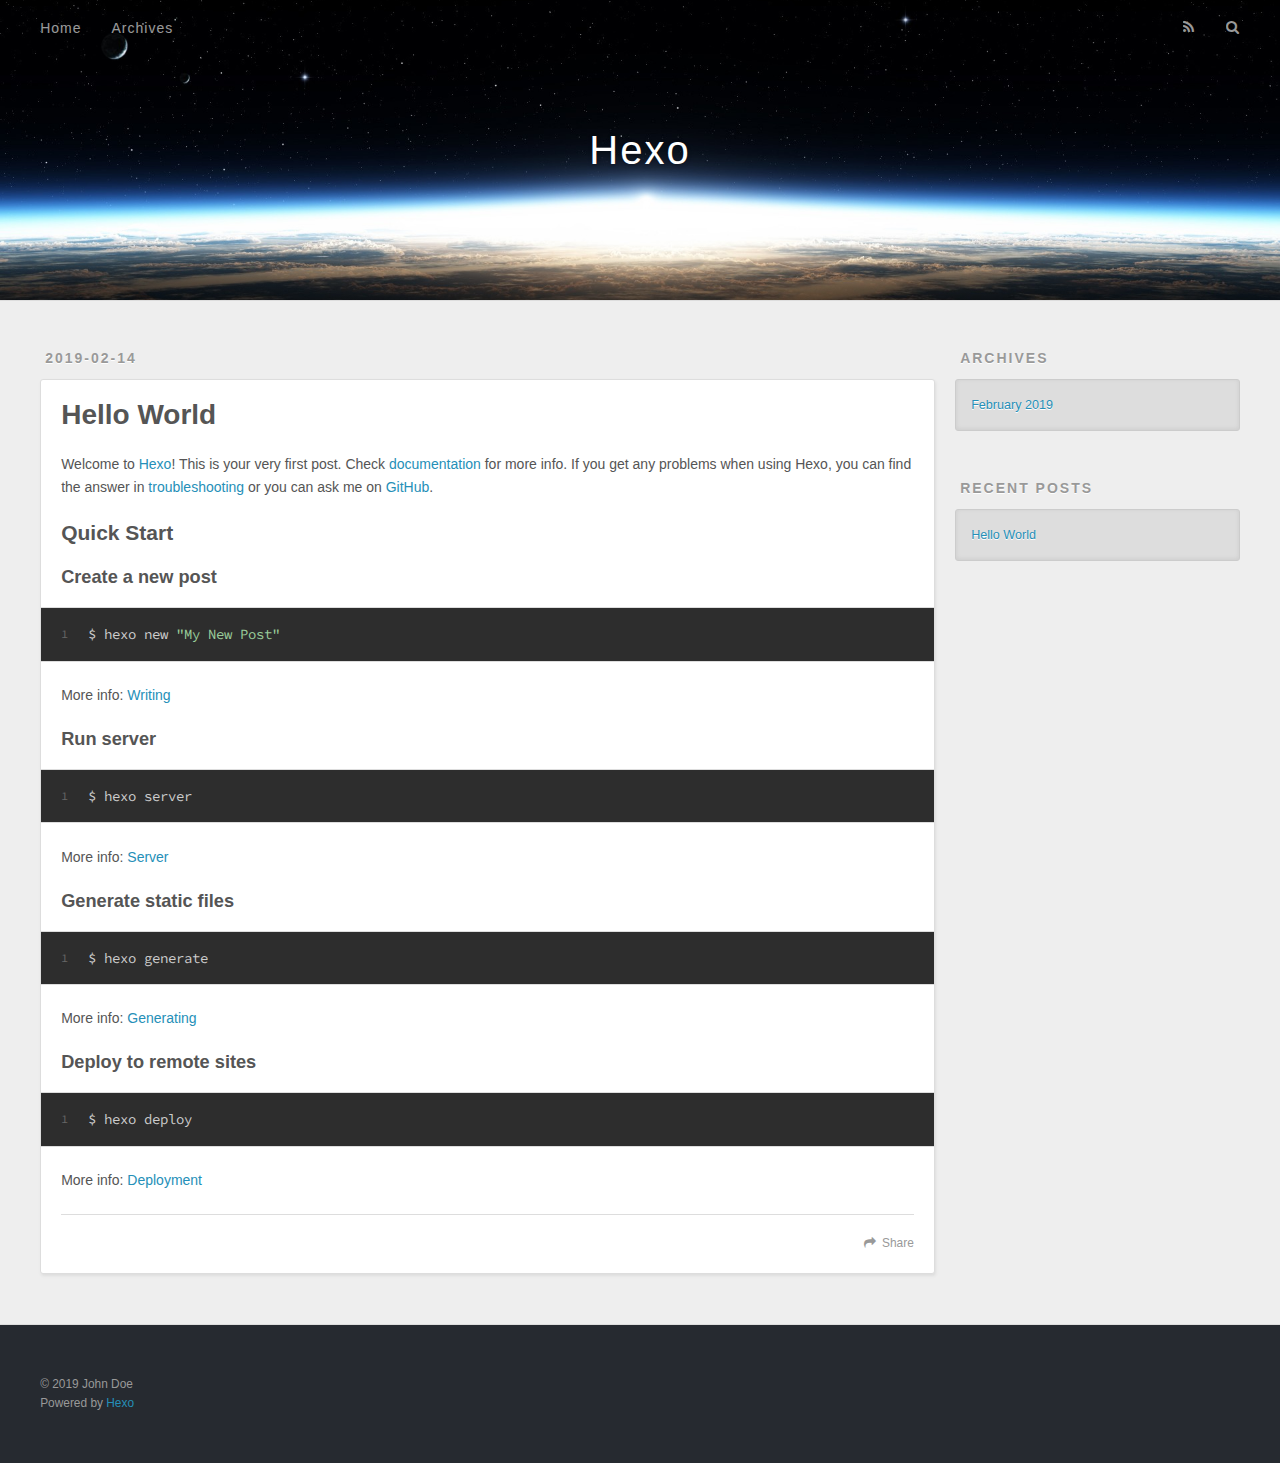
==== index.html @ a1d25077 "Site updated: 2019-02-14 12:04:55" ====
<!DOCTYPE html>
<html>
<head><meta name="generator" content="Hexo 3.8.0">
  <meta charset="utf-8">
  

  
  <title>Hexo</title>
  <meta name="viewport" content="width=device-width, initial-scale=1, maximum-scale=1">
  <meta property="og:type" content="website">
<meta property="og:title" content="Hexo">
<meta property="og:url" content="http://yoursite.com/index.html">
<meta property="og:site_name" content="Hexo">
<meta property="og:locale" content="default">
<meta name="twitter:card" content="summary">
<meta name="twitter:title" content="Hexo">
  
    <link rel="alternate" href="/atom.xml" title="Hexo" type="application/atom+xml">
  
  
    <link rel="icon" href="/favicon.png">
  
  
    <link href="//fonts.googleapis.com/css?family=Source+Code+Pro" rel="stylesheet" type="text/css">
  
  <link rel="stylesheet" href="/css/style.css">
</head>
</html>
<body>
  <div id="container">
    <div id="wrap">
      <header id="header">
  <div id="banner"></div>
  <div id="header-outer" class="outer">
    <div id="header-title" class="inner">
      <h1 id="logo-wrap">
        <a href="/" id="logo">Hexo</a>
      </h1>
      
    </div>
    <div id="header-inner" class="inner">
      <nav id="main-nav">
        <a id="main-nav-toggle" class="nav-icon"></a>
        
          <a class="main-nav-link" href="/">Home</a>
        
          <a class="main-nav-link" href="/archives">Archives</a>
        
      </nav>
      <nav id="sub-nav">
        
          <a id="nav-rss-link" class="nav-icon" href="/atom.xml" title="RSS Feed"></a>
        
        <a id="nav-search-btn" class="nav-icon" title="Search"></a>
      </nav>
      <div id="search-form-wrap">
        <form action="//google.com/search" method="get" accept-charset="UTF-8" class="search-form"><input type="search" name="q" class="search-form-input" placeholder="Search"><button type="submit" class="search-form-submit">&#xF002;</button><input type="hidden" name="sitesearch" value="http://yoursite.com"></form>
      </div>
    </div>
  </div>
</header>
      <div class="outer">
        <section id="main">
  
    <article id="post-hello-world" class="article article-type-post" itemscope="" itemprop="blogPost">
  <div class="article-meta">
    <a href="/2019/02/14/hello-world/" class="article-date">
  <time datetime="2019-02-14T03:41:33.421Z" itemprop="datePublished">2019-02-14</time>
</a>
    
  </div>
  <div class="article-inner">
    
    
      <header class="article-header">
        
  
    <h1 itemprop="name">
      <a class="article-title" href="/2019/02/14/hello-world/">Hello World</a>
    </h1>
  

      </header>
    
    <div class="article-entry" itemprop="articleBody">
      
        <p>Welcome to <a href="https://hexo.io/" target="_blank" rel="noopener">Hexo</a>! This is your very first post. Check <a href="https://hexo.io/docs/" target="_blank" rel="noopener">documentation</a> for more info. If you get any problems when using Hexo, you can find the answer in <a href="https://hexo.io/docs/troubleshooting.html" target="_blank" rel="noopener">troubleshooting</a> or you can ask me on <a href="https://github.com/hexojs/hexo/issues" target="_blank" rel="noopener">GitHub</a>.</p>
<h2 id="Quick-Start"><a href="#Quick-Start" class="headerlink" title="Quick Start"></a>Quick Start</h2><h3 id="Create-a-new-post"><a href="#Create-a-new-post" class="headerlink" title="Create a new post"></a>Create a new post</h3><figure class="highlight bash"><table><tr><td class="gutter"><pre><span class="line">1</span><br></pre></td><td class="code"><pre><span class="line">$ hexo new <span class="string">"My New Post"</span></span><br></pre></td></tr></table></figure>
<p>More info: <a href="https://hexo.io/docs/writing.html" target="_blank" rel="noopener">Writing</a></p>
<h3 id="Run-server"><a href="#Run-server" class="headerlink" title="Run server"></a>Run server</h3><figure class="highlight bash"><table><tr><td class="gutter"><pre><span class="line">1</span><br></pre></td><td class="code"><pre><span class="line">$ hexo server</span><br></pre></td></tr></table></figure>
<p>More info: <a href="https://hexo.io/docs/server.html" target="_blank" rel="noopener">Server</a></p>
<h3 id="Generate-static-files"><a href="#Generate-static-files" class="headerlink" title="Generate static files"></a>Generate static files</h3><figure class="highlight bash"><table><tr><td class="gutter"><pre><span class="line">1</span><br></pre></td><td class="code"><pre><span class="line">$ hexo generate</span><br></pre></td></tr></table></figure>
<p>More info: <a href="https://hexo.io/docs/generating.html" target="_blank" rel="noopener">Generating</a></p>
<h3 id="Deploy-to-remote-sites"><a href="#Deploy-to-remote-sites" class="headerlink" title="Deploy to remote sites"></a>Deploy to remote sites</h3><figure class="highlight bash"><table><tr><td class="gutter"><pre><span class="line">1</span><br></pre></td><td class="code"><pre><span class="line">$ hexo deploy</span><br></pre></td></tr></table></figure>
<p>More info: <a href="https://hexo.io/docs/deployment.html" target="_blank" rel="noopener">Deployment</a></p>

      
    </div>
    <footer class="article-footer">
      <a data-url="http://yoursite.com/2019/02/14/hello-world/" data-id="cjs43kn9200006wop5ajgpfp3" class="article-share-link">Share</a>
      
      
    </footer>
  </div>
  
</article>


  


</section>
        
          <aside id="sidebar">
  
    

  
    

  
    
  
    
  <div class="widget-wrap">
    <h3 class="widget-title">Archives</h3>
    <div class="widget">
      <ul class="archive-list"><li class="archive-list-item"><a class="archive-list-link" href="/archives/2019/02/">February 2019</a></li></ul>
    </div>
  </div>


  
    
  <div class="widget-wrap">
    <h3 class="widget-title">Recent Posts</h3>
    <div class="widget">
      <ul>
        
          <li>
            <a href="/2019/02/14/hello-world/">Hello World</a>
          </li>
        
      </ul>
    </div>
  </div>

  
</aside>
        
      </div>
      <footer id="footer">
  
  <div class="outer">
    <div id="footer-info" class="inner">
      &copy; 2019 John Doe<br>
      Powered by <a href="http://hexo.io/" target="_blank">Hexo</a>
    </div>
  </div>
</footer>
    </div>
    <nav id="mobile-nav">
  
    <a href="/" class="mobile-nav-link">Home</a>
  
    <a href="/archives" class="mobile-nav-link">Archives</a>
  
</nav>
    

<script src="//ajax.googleapis.com/ajax/libs/jquery/2.0.3/jquery.min.js"></script>


  <link rel="stylesheet" href="/fancybox/jquery.fancybox.css">
  <script src="/fancybox/jquery.fancybox.pack.js"></script>


<script src="/js/script.js"></script>



  </div>
</body>
</html>
---- css/style.css ----
body {
  width: 100%;
}
body:before,
body:after {
  content: "";
  display: table;
}
body:after {
  clear: both;
}
html,
body,
div,
span,
applet,
object,
iframe,
h1,
h2,
h3,
h4,
h5,
h6,
p,
blockquote,
pre,
a,
abbr,
acronym,
address,
big,
cite,
code,
del,
dfn,
em,
img,
ins,
kbd,
q,
s,
samp,
small,
strike,
strong,
sub,
sup,
tt,
var,
dl,
dt,
dd,
ol,
ul,
li,
fieldset,
form,
label,
legend,
table,
caption,
tbody,
tfoot,
thead,
tr,
th,
td {
  margin: 0;
  padding: 0;
  border: 0;
  outline: 0;
  font-weight: inherit;
  font-style: inherit;
  font-family: inherit;
  font-size: 100%;
  vertical-align: baseline;
}
body {
  line-height: 1;
  color: #000;
  background: #fff;
}
ol,
ul {
  list-style: none;
}
table {
  border-collapse: separate;
  border-spacing: 0;
  vertical-align: middle;
}
caption,
th,
td {
  text-align: left;
  font-weight: normal;
  vertical-align: middle;
}
a img {
  border: none;
}
input,
button {
  margin: 0;
  padding: 0;
}
input::-moz-focus-inner,
button::-moz-focus-inner {
  border: 0;
  padding: 0;
}
@font-face {
  font-family: FontAwesome;
  font-style: normal;
  font-weight: normal;
  src: url("fonts/fontawesome-webfont.eot?v=#4.0.3");
  src: url("fonts/fontawesome-webfont.eot?#iefix&v=#4.0.3") format("embedded-opentype"), url("fonts/fontawesome-webfont.woff?v=#4.0.3") format("woff"), url("fonts/fontawesome-webfont.ttf?v=#4.0.3") format("truetype"), url("fonts/fontawesome-webfont.svg#fontawesomeregular?v=#4.0.3") format("svg");
}
html,
body,
#container {
  height: 100%;
}
body {
  background: #eee;
  font: 14px -apple-system, BlinkMacSystemFont, "Segoe UI", "Roboto", "Oxygen", "Ubuntu", "Cantarell", "Fira Sans", "Droid Sans", "Helvetica Neue", sans-serif;
  -webkit-text-size-adjust: 100%;
}
.outer {
  max-width: 1220px;
  margin: 0 auto;
  padding: 0 20px;
}
.outer:before,
.outer:after {
  content: "";
  display: table;
}
.outer:after {
  clear: both;
}
.inner {
  display: inline;
  float: left;
  width: 98.33333333333333%;
  margin: 0 0.833333333333333%;
}
.left,
.alignleft {
  float: left;
}
.right,
.alignright {
  float: right;
}
.clear {
  clear: both;
}
#container {
  position: relative;
}
.mobile-nav-on {
  overflow: hidden;
}
#wrap {
  height: 100%;
  width: 100%;
  position: absolute;
  top: 0;
  left: 0;
  -webkit-transition: 0.2s ease-out;
  -moz-transition: 0.2s ease-out;
  -ms-transition: 0.2s ease-out;
  transition: 0.2s ease-out;
  z-index: 1;
  background: #eee;
}
.mobile-nav-on #wrap {
  left: 280px;
}
@media screen and (min-width: 768px) {
  #main {
    display: inline;
    float: left;
    width: 73.33333333333333%;
    margin: 0 0.833333333333333%;
  }
}
.article-date,
.article-category-link,
.archive-year,
.widget-title {
  text-decoration: none;
  text-transform: uppercase;
  letter-spacing: 2px;
  color: #999;
  margin-bottom: 1em;
  margin-left: 5px;
  line-height: 1em;
  text-shadow: 0 1px #fff;
  font-weight: bold;
}
.article-inner,
.archive-article-inner {
  background: #fff;
  -webkit-box-shadow: 1px 2px 3px #ddd;
  box-shadow: 1px 2px 3px #ddd;
  border: 1px solid #ddd;
  border-radius: 3px;
}
.article-entry h1,
.widget h1 {
  font-size: 2em;
}
.article-entry h2,
.widget h2 {
  font-size: 1.5em;
}
.article-entry h3,
.widget h3 {
  font-size: 1.3em;
}
.article-entry h4,
.widget h4 {
  font-size: 1.2em;
}
.article-entry h5,
.widget h5 {
  font-size: 1em;
}
.article-entry h6,
.widget h6 {
  font-size: 1em;
  color: #999;
}
.article-entry hr,
.widget hr {
  border: 1px dashed #ddd;
}
.article-entry strong,
.widget strong {
  font-weight: bold;
}
.article-entry em,
.widget em,
.article-entry cite,
.widget cite {
  font-style: italic;
}
.article-entry sup,
.widget sup,
.article-entry sub,
.widget sub {
  font-size: 0.75em;
  line-height: 0;
  position: relative;
  vertical-align: baseline;
}
.article-entry sup,
.widget sup {
  top: -0.5em;
}
.article-entry sub,
.widget sub {
  bottom: -0.2em;
}
.article-entry small,
.widget small {
  font-size: 0.85em;
}
.article-entry acronym,
.widget acronym,
.article-entry abbr,
.widget abbr {
  border-bottom: 1px dotted;
}
.article-entry ul,
.widget ul,
.article-entry ol,
.widget ol,
.article-entry dl,
.widget dl {
  margin: 0 20px;
  line-height: 1.6em;
}
.article-entry ul ul,
.widget ul ul,
.article-entry ol ul,
.widget ol ul,
.article-entry ul ol,
.widget ul ol,
.article-entry ol ol,
.widget ol ol {
  margin-top: 0;
  margin-bottom: 0;
}
.article-entry ul,
.widget ul {
  list-style: disc;
}
.article-entry ol,
.widget ol {
  list-style: decimal;
}
.article-entry dt,
.widget dt {
  font-weight: bold;
}
#header {
  height: 300px;
  position: relative;
  border-bottom: 1px solid #ddd;
}
#header:before,
#header:after {
  content: "";
  position: absolute;
  left: 0;
  right: 0;
  height: 40px;
}
#header:before {
  top: 0;
  background: -webkit-linear-gradient(rgba(0,0,0,0.2), transparent);
  background: -moz-linear-gradient(rgba(0,0,0,0.2), transparent);
  background: -ms-linear-gradient(rgba(0,0,0,0.2), transparent);
  background: linear-gradient(rgba(0,0,0,0.2), transparent);
}
#header:after {
  bottom: 0;
  background: -webkit-linear-gradient(transparent, rgba(0,0,0,0.2));
  background: -moz-linear-gradient(transparent, rgba(0,0,0,0.2));
  background: -ms-linear-gradient(transparent, rgba(0,0,0,0.2));
  background: linear-gradient(transparent, rgba(0,0,0,0.2));
}
#header-outer {
  height: 100%;
  position: relative;
}
#header-inner {
  position: relative;
  overflow: hidden;
}
#banner {
  position: absolute;
  top: 0;
  left: 0;
  width: 100%;
  height: 100%;
  background: url("images/banner.jpg") center #000;
  -webkit-background-size: cover;
  -moz-background-size: cover;
  background-size: cover;
  z-index: -1;
}
#header-title {
  text-align: center;
  height: 40px;
  position: absolute;
  top: 50%;
  left: 0;
  margin-top: -20px;
}
#logo,
#subtitle {
  text-decoration: none;
  color: #fff;
  font-weight: 300;
  text-shadow: 0 1px 4px rgba(0,0,0,0.3);
}
#logo {
  font-size: 40px;
  line-height: 40px;
  letter-spacing: 2px;
}
#subtitle {
  font-size: 16px;
  line-height: 16px;
  letter-spacing: 1px;
}
#subtitle-wrap {
  margin-top: 16px;
}
#main-nav {
  float: left;
  margin-left: -15px;
}
.nav-icon,
.main-nav-link {
  float: left;
  color: #fff;
  opacity: 0.6;
  text-decoration: none;
  text-shadow: 0 1px rgba(0,0,0,0.2);
  -webkit-transition: opacity 0.2s;
  -moz-transition: opacity 0.2s;
  -ms-transition: opacity 0.2s;
  transition: opacity 0.2s;
  display: block;
  padding: 20px 15px;
}
.nav-icon:hover,
.main-nav-link:hover {
  opacity: 1;
}
.nav-icon {
  font-family: FontAwesome;
  text-align: center;
  font-size: 14px;
  width: 14px;
  height: 14px;
  padding: 20px 15px;
  position: relative;
  cursor: pointer;
}
.main-nav-link {
  font-weight: 300;
  letter-spacing: 1px;
}
@media screen and (max-width: 479px) {
  .main-nav-link {
    display: none;
  }
}
#main-nav-toggle {
  display: none;
}
#main-nav-toggle:before {
  content: "\f0c9";
}
@media screen and (max-width: 479px) {
  #main-nav-toggle {
    display: block;
  }
}
#sub-nav {
  float: right;
  margin-right: -15px;
}
#nav-rss-link:before {
  content: "\f09e";
}
#nav-search-btn:before {
  content: "\f002";
}
#search-form-wrap {
  position: absolute;
  top: 15px;
  width: 150px;
  height: 30px;
  right: -150px;
  opacity: 0;
  -webkit-transition: 0.2s ease-out;
  -moz-transition: 0.2s ease-out;
  -ms-transition: 0.2s ease-out;
  transition: 0.2s ease-out;
}
#search-form-wrap.on {
  opacity: 1;
  right: 0;
}
@media screen and (max-width: 479px) {
  #search-form-wrap {
    width: 100%;
    right: -100%;
  }
}
.search-form {
  position: absolute;
  top: 0;
  left: 0;
  right: 0;
  background: #fff;
  padding: 5px 15px;
  border-radius: 15px;
  -webkit-box-shadow: 0 0 10px rgba(0,0,0,0.3);
  box-shadow: 0 0 10px rgba(0,0,0,0.3);
}
.search-form-input {
  border: none;
  background: none;
  color: #555;
  width: 100%;
  font: 13px -apple-system, BlinkMacSystemFont, "Segoe UI", "Roboto", "Oxygen", "Ubuntu", "Cantarell", "Fira Sans", "Droid Sans", "Helvetica Neue", sans-serif;
  outline: none;
}
.search-form-input::-webkit-search-results-decoration,
.search-form-input::-webkit-search-cancel-button {
  -webkit-appearance: none;
}
.search-form-submit {
  position: absolute;
  top: 50%;
  right: 10px;
  margin-top: -7px;
  font: 13px FontAwesome;
  border: none;
  background: none;
  color: #bbb;
  cursor: pointer;
}
.search-form-submit:hover,
.search-form-submit:focus {
  color: #777;
}
.article {
  margin: 50px 0;
}
.article-inner {
  overflow: hidden;
}
.article-meta:before,
.article-meta:after {
  content: "";
  display: table;
}
.article-meta:after {
  clear: both;
}
.article-date {
  float: left;
}
.article-category {
  float: left;
  line-height: 1em;
  color: #ccc;
  text-shadow: 0 1px #fff;
  margin-left: 8px;
}
.article-category:before {
  content: "\2022";
}
.article-category-link {
  margin: 0 12px 1em;
}
.article-header {
  padding: 20px 20px 0;
}
.article-title {
  text-decoration: none;
  font-size: 2em;
  font-weight: bold;
  color: #555;
  line-height: 1.1em;
  -webkit-transition: color 0.2s;
  -moz-transition: color 0.2s;
  -ms-transition: color 0.2s;
  transition: color 0.2s;
}
a.article-title:hover {
  color: #258fb8;
}
.article-entry {
  color: #555;
  padding: 0 20px;
}
.article-entry:before,
.article-entry:after {
  content: "";
  display: table;
}
.article-entry:after {
  clear: both;
}
.article-entry p,
.article-entry table {
  line-height: 1.6em;
  margin: 1.6em 0;
}
.article-entry h1,
.article-entry h2,
.article-entry h3,
.article-entry h4,
.article-entry h5,
.article-entry h6 {
  font-weight: bold;
}
.article-entry h1,
.article-entry h2,
.article-entry h3,
.article-entry h4,
.article-entry h5,
.article-entry h6 {
  line-height: 1.1em;
  margin: 1.1em 0;
}
.article-entry a {
  color: #258fb8;
  text-decoration: none;
}
.article-entry a:hover {
  text-decoration: underline;
}
.article-entry ul,
.article-entry ol,
.article-entry dl {
  margin-top: 1.6em;
  margin-bottom: 1.6em;
}
.article-entry img,
.article-entry video {
  max-width: 100%;
  height: auto;
  display: block;
  margin: auto;
}
.article-entry iframe {
  border: none;
}
.article-entry table {
  width: 100%;
  border-collapse: collapse;
  border-spacing: 0;
}
.article-entry th {
  font-weight: bold;
  border-bottom: 3px solid #ddd;
  padding-bottom: 0.5em;
}
.article-entry td {
  border-bottom: 1px solid #ddd;
  padding: 10px 0;
}
.article-entry blockquote {
  font-family: Georgia, "Times New Roman", serif;
  font-size: 1.4em;
  margin: 1.6em 20px;
  text-align: center;
}
.article-entry blockquote footer {
  font-size: 14px;
  margin: 1.6em 0;
  font-family: -apple-system, BlinkMacSystemFont, "Segoe UI", "Roboto", "Oxygen", "Ubuntu", "Cantarell", "Fira Sans", "Droid Sans", "Helvetica Neue", sans-serif;
}
.article-entry blockquote footer cite:before {
  content: "—";
  padding: 0 0.5em;
}
.article-entry .pullquote {
  text-align: left;
  width: 45%;
  margin: 0;
}
.article-entry .pullquote.left {
  margin-left: 0.5em;
  margin-right: 1em;
}
.article-entry .pullquote.right {
  margin-right: 0.5em;
  margin-left: 1em;
}
.article-entry .caption {
  color: #999;
  display: block;
  font-size: 0.9em;
  margin-top: 0.5em;
  position: relative;
  text-align: center;
}
.article-entry .video-container {
  position: relative;
  padding-top: 56.25%;
  height: 0;
  overflow: hidden;
}
.article-entry .video-container iframe,
.article-entry .video-container object,
.article-entry .video-container embed {
  position: absolute;
  top: 0;
  left: 0;
  width: 100%;
  height: 100%;
  margin-top: 0;
}
.article-more-link a {
  display: inline-block;
  line-height: 1em;
  padding: 6px 15px;
  border-radius: 15px;
  background: #eee;
  color: #999;
  text-shadow: 0 1px #fff;
  text-decoration: none;
}
.article-more-link a:hover {
  background: #258fb8;
  color: #fff;
  text-decoration: none;
  text-shadow: 0 1px #1e7293;
}
.article-footer {
  font-size: 0.85em;
  line-height: 1.6em;
  border-top: 1px solid #ddd;
  padding-top: 1.6em;
  margin: 0 20px 20px;
}
.article-footer:before,
.article-footer:after {
  content: "";
  display: table;
}
.article-footer:after {
  clear: both;
}
.article-footer a {
  color: #999;
  text-decoration: none;
}
.article-footer a:hover {
  color: #555;
}
.article-tag-list-item {
  float: left;
  margin-right: 10px;
}
.article-tag-list-link:before {
  content: "#";
}
.article-comment-link {
  float: right;
}
.article-comment-link:before {
  content: "\f075";
  font-family: FontAwesome;
  padding-right: 8px;
}
.article-share-link {
  cursor: pointer;
  float: right;
  margin-left: 20px;
}
.article-share-link:before {
  content: "\f064";
  font-family: FontAwesome;
  padding-right: 6px;
}
#article-nav {
  position: relative;
}
#article-nav:before,
#article-nav:after {
  content: "";
  display: table;
}
#article-nav:after {
  clear: both;
}
@media screen and (min-width: 768px) {
  #article-nav {
    margin: 50px 0;
  }
  #article-nav:before {
    width: 8px;
    height: 8px;
    position: absolute;
    top: 50%;
    left: 50%;
    margin-top: -4px;
    margin-left: -4px;
    content: "";
    border-radius: 50%;
    background: #ddd;
    -webkit-box-shadow: 0 1px 2px #fff;
    box-shadow: 0 1px 2px #fff;
  }
}
.article-nav-link-wrap {
  text-decoration: none;
  text-shadow: 0 1px #fff;
  color: #999;
  -webkit-box-sizing: border-box;
  -moz-box-sizing: border-box;
  box-sizing: border-box;
  margin-top: 50px;
  text-align: center;
  display: block;
}
.article-nav-link-wrap:hover {
  color: #555;
}
@media screen and (min-width: 768px) {
  .article-nav-link-wrap {
    width: 50%;
    margin-top: 0;
  }
}
@media screen and (min-width: 768px) {
  #article-nav-newer {
    float: left;
    text-align: right;
    padding-right: 20px;
  }
}
@media screen and (min-width: 768px) {
  #article-nav-older {
    float: right;
    text-align: left;
    padding-left: 20px;
  }
}
.article-nav-caption {
  text-transform: uppercase;
  letter-spacing: 2px;
  color: #ddd;
  line-height: 1em;
  font-weight: bold;
}
#article-nav-newer .article-nav-caption {
  margin-right: -2px;
}
.article-nav-title {
  font-size: 0.85em;
  line-height: 1.6em;
  margin-top: 0.5em;
}
.article-share-box {
  position: absolute;
  display: none;
  background: #fff;
  -webkit-box-shadow: 1px 2px 10px rgba(0,0,0,0.2);
  box-shadow: 1px 2px 10px rgba(0,0,0,0.2);
  border-radius: 3px;
  margin-left: -145px;
  overflow: hidden;
  z-index: 1;
}
.article-share-box.on {
  display: block;
}
.article-share-input {
  width: 100%;
  background: none;
  -webkit-box-sizing: border-box;
  -moz-box-sizing: border-box;
  box-sizing: border-box;
  font: 14px -apple-system, BlinkMacSystemFont, "Segoe UI", "Roboto", "Oxygen", "Ubuntu", "Cantarell", "Fira Sans", "Droid Sans", "Helvetica Neue", sans-serif;
  padding: 0 15px;
  color: #555;
  outline: none;
  border: 1px solid #ddd;
  border-radius: 3px 3px 0 0;
  height: 36px;
  line-height: 36px;
}
.article-share-links {
  background: #eee;
}
.article-share-links:before,
.article-share-links:after {
  content: "";
  display: table;
}
.article-share-links:after {
  clear: both;
}
.article-share-twitter,
.article-share-facebook,
.article-share-pinterest,
.article-share-google {
  width: 50px;
  height: 36px;
  display: block;
  float: left;
  position: relative;
  color: #999;
  text-shadow: 0 1px #fff;
}
.article-share-twitter:before,
.article-share-facebook:before,
.article-share-pinterest:before,
.article-share-google:before {
  font-size: 20px;
  font-family: FontAwesome;
  width: 20px;
  height: 20px;
  position: absolute;
  top: 50%;
  left: 50%;
  margin-top: -10px;
  margin-left: -10px;
  text-align: center;
}
.article-share-twitter:hover,
.article-share-facebook:hover,
.article-share-pinterest:hover,
.article-share-google:hover {
  color: #fff;
}
.article-share-twitter:before {
  content: "\f099";
}
.article-share-twitter:hover {
  background: #00aced;
  text-shadow: 0 1px #008abe;
}
.article-share-facebook:before {
  content: "\f09a";
}
.article-share-facebook:hover {
  background: #3b5998;
  text-shadow: 0 1px #2f477a;
}
.article-share-pinterest:before {
  content: "\f0d2";
}
.article-share-pinterest:hover {
  background: #cb2027;
  text-shadow: 0 1px #a21a1f;
}
.article-share-google:before {
  content: "\f0d5";
}
.article-share-google:hover {
  background: #dd4b39;
  text-shadow: 0 1px #be3221;
}
.article-gallery {
  background: #000;
  position: relative;
}
.article-gallery-photos {
  position: relative;
  overflow: hidden;
}
.article-gallery-img {
  display: none;
  max-width: 100%;
}
.article-gallery-img:first-child {
  display: block;
}
.article-gallery-img.loaded {
  position: absolute;
  display: block;
}
.article-gallery-img img {
  display: block;
  max-width: 100%;
  margin: 0 auto;
}
#comments {
  background: #fff;
  -webkit-box-shadow: 1px 2px 3px #ddd;
  box-shadow: 1px 2px 3px #ddd;
  padding: 20px;
  border: 1px solid #ddd;
  border-radius: 3px;
  margin: 50px 0;
}
#comments a {
  color: #258fb8;
}
.archives-wrap {
  margin: 50px 0;
}
.archives:before,
.archives:after {
  content: "";
  display: table;
}
.archives:after {
  clear: both;
}
.archive-year-wrap {
  margin-bottom: 1em;
}
.archives {
  -webkit-column-gap: 10px;
  -moz-column-gap: 10px;
  column-gap: 10px;
}
@media screen and (min-width: 480px) and (max-width: 767px) {
  .archives {
    -webkit-column-count: 2;
    -moz-column-count: 2;
    column-count: 2;
  }
}
@media screen and (min-width: 768px) {
  .archives {
    -webkit-column-count: 3;
    -moz-column-count: 3;
    column-count: 3;
  }
}
.archive-article {
  -webkit-column-break-inside: avoid;
  page-break-inside: avoid;
  overflow: hidden;
  break-inside: avoid-column;
}
.archive-article-inner {
  padding: 10px;
  margin-bottom: 15px;
}
.archive-article-title {
  text-decoration: none;
  font-weight: bold;
  color: #555;
  -webkit-transition: color 0.2s;
  -moz-transition: color 0.2s;
  -ms-transition: color 0.2s;
  transition: color 0.2s;
  line-height: 1.6em;
}
.archive-article-title:hover {
  color: #258fb8;
}
.archive-article-footer {
  margin-top: 1em;
}
.archive-article-date {
  color: #999;
  text-decoration: none;
  font-size: 0.85em;
  line-height: 1em;
  margin-bottom: 0.5em;
  display: block;
}
#page-nav {
  margin: 50px auto;
  background: #fff;
  -webkit-box-shadow: 1px 2px 3px #ddd;
  box-shadow: 1px 2px 3px #ddd;
  border: 1px solid #ddd;
  border-radius: 3px;
  text-align: center;
  color: #999;
  overflow: hidden;
}
#page-nav:before,
#page-nav:after {
  content: "";
  display: table;
}
#page-nav:after {
  clear: both;
}
#page-nav a,
#page-nav span {
  padding: 10px 20px;
  line-height: 1;
  height: 2ex;
}
#page-nav a {
  color: #999;
  text-decoration: none;
}
#page-nav a:hover {
  background: #999;
  color: #fff;
}
#page-nav .prev {
  float: left;
}
#page-nav .next {
  float: right;
}
#page-nav .page-number {
  display: inline-block;
}
@media screen and (max-width: 479px) {
  #page-nav .page-number {
    display: none;
  }
}
#page-nav .current {
  color: #555;
  font-weight: bold;
}
#page-nav .space {
  color: #ddd;
}
#footer {
  background: #262a30;
  padding: 50px 0;
  border-top: 1px solid #ddd;
  color: #999;
}
#footer a {
  color: #258fb8;
  text-decoration: none;
}
#footer a:hover {
  text-decoration: underline;
}
#footer-info {
  line-height: 1.6em;
  font-size: 0.85em;
}
.article-entry pre,
.article-entry .highlight {
  background: #2d2d2d;
  margin: 0 -20px;
  padding: 15px 20px;
  border-style: solid;
  border-color: #ddd;
  border-width: 1px 0;
  overflow: auto;
  color: #ccc;
  line-height: 22.400000000000002px;
}
.article-entry .highlight .gutter pre,
.article-entry .gist .gist-file .gist-data .line-numbers {
  color: #666;
  font-size: 0.85em;
}
.article-entry pre,
.article-entry code {
  font-family: "Source Code Pro", Consolas, Monaco, Menlo, Consolas, monospace;
}
.article-entry code {
  background: #eee;
  text-shadow: 0 1px #fff;
  padding: 0 0.3em;
}
.article-entry pre code {
  background: none;
  text-shadow: none;
  padding: 0;
}
.article-entry .highlight pre {
  border: none;
  margin: 0;
  padding: 0;
}
.article-entry .highlight table {
  margin: 0;
  width: auto;
}
.article-entry .highlight td {
  border: none;
  padding: 0;
}
.article-entry .highlight figcaption {
  font-size: 0.85em;
  color: #999;
  line-height: 1em;
  margin-bottom: 1em;
}
.article-entry .highlight figcaption:before,
.article-entry .highlight figcaption:after {
  content: "";
  display: table;
}
.article-entry .highlight figcaption:after {
  clear: both;
}
.article-entry .highlight figcaption a {
  float: right;
}
.article-entry .highlight .gutter pre {
  text-align: right;
  padding-right: 20px;
}
.article-entry .highlight .line {
  height: 22.400000000000002px;
}
.article-entry .highlight .line.marked {
  background: #515151;
}
.article-entry .gist {
  margin: 0 -20px;
  border-style: solid;
  border-color: #ddd;
  border-width: 1px 0;
  background: #2d2d2d;
  padding: 15px 20px 15px 0;
}
.article-entry .gist .gist-file {
  border: none;
  font-family: "Source Code Pro", Consolas, Monaco, Menlo, Consolas, monospace;
  margin: 0;
}
.article-entry .gist .gist-file .gist-data {
  background: none;
  border: none;
}
.article-entry .gist .gist-file .gist-data .line-numbers {
  background: none;
  border: none;
  padding: 0 20px 0 0;
}
.article-entry .gist .gist-file .gist-data .line-data {
  padding: 0 !important;
}
.article-entry .gist .gist-file .highlight {
  margin: 0;
  padding: 0;
  border: none;
}
.article-entry .gist .gist-file .gist-meta {
  background: #2d2d2d;
  color: #999;
  font: 0.85em -apple-system, BlinkMacSystemFont, "Segoe UI", "Roboto", "Oxygen", "Ubuntu", "Cantarell", "Fira Sans", "Droid Sans", "Helvetica Neue", sans-serif;
  text-shadow: 0 0;
  padding: 0;
  margin-top: 1em;
  margin-left: 20px;
}
.article-entry .gist .gist-file .gist-meta a {
  color: #258fb8;
  font-weight: normal;
}
.article-entry .gist .gist-file .gist-meta a:hover {
  text-decoration: underline;
}
pre .comment,
pre .title {
  color: #999;
}
pre .variable,
pre .attribute,
pre .tag,
pre .regexp,
pre .ruby .constant,
pre .xml .tag .title,
pre .xml .pi,
pre .xml .doctype,
pre .html .doctype,
pre .css .id,
pre .css .class,
pre .css .pseudo {
  color: #f2777a;
}
pre .number,
pre .preprocessor,
pre .built_in,
pre .literal,
pre .params,
pre .constant {
  color: #f99157;
}
pre .class,
pre .ruby .class .title,
pre .css .rules .attribute {
  color: #9c9;
}
pre .string,
pre .value,
pre .inheritance,
pre .header,
pre .ruby .symbol,
pre .xml .cdata {
  color: #9c9;
}
pre .css .hexcolor {
  color: #6cc;
}
pre .function,
pre .python .decorator,
pre .python .title,
pre .ruby .function .title,
pre .ruby .title .keyword,
pre .perl .sub,
pre .javascript .title,
pre .coffeescript .title {
  color: #69c;
}
pre .keyword,
pre .javascript .function {
  color: #c9c;
}
@media screen and (max-width: 479px) {
  #mobile-nav {
    position: absolute;
    top: 0;
    left: 0;
    width: 280px;
    height: 100%;
    background: #191919;
    border-right: 1px solid #fff;
  }
}
@media screen and (max-width: 479px) {
  .mobile-nav-link {
    display: block;
    color: #999;
    text-decoration: none;
    padding: 15px 20px;
    font-weight: bold;
  }
  .mobile-nav-link:hover {
    color: #fff;
  }
}
@media screen and (min-width: 768px) {
  #sidebar {
    display: inline;
    float: left;
    width: 23.333333333333332%;
    margin: 0 0.833333333333333%;
  }
}
.widget-wrap {
  margin: 50px 0;
}
.widget {
  color: #777;
  text-shadow: 0 1px #fff;
  background: #ddd;
  -webkit-box-shadow: 0 -1px 4px #ccc inset;
  box-shadow: 0 -1px 4px #ccc inset;
  border: 1px solid #ccc;
  padding: 15px;
  border-radius: 3px;
}
.widget a {
  color: #258fb8;
  text-decoration: none;
}
.widget a:hover {
  text-decoration: underline;
}
.widget ul ul,
.widget ol ul,
.widget dl ul,
.widget ul ol,
.widget ol ol,
.widget dl ol,
.widget ul dl,
.widget ol dl,
.widget dl dl {
  margin-left: 15px;
  list-style: disc;
}
.widget {
  line-height: 1.6em;
  word-wrap: break-word;
  font-size: 0.9em;
}
.widget ul,
.widget ol {
  list-style: none;
  margin: 0;
}
.widget ul ul,
.widget ol ul,
.widget ul ol,
.widget ol ol {
  margin: 0 20px;
}
.widget ul ul,
.widget ol ul {
  list-style: disc;
}
.widget ul ol,
.widget ol ol {
  list-style: decimal;
}
.category-list-count,
.tag-list-count,
.archive-list-count {
  padding-left: 5px;
  color: #999;
  font-size: 0.85em;
}
.category-list-count:before,
.tag-list-count:before,
.archive-list-count:before {
  content: "(";
}
.category-list-count:after,
.tag-list-count:after,
.archive-list-count:after {
  content: ")";
}
.tagcloud a {
  margin-right: 5px;
  display: inline-block;
}
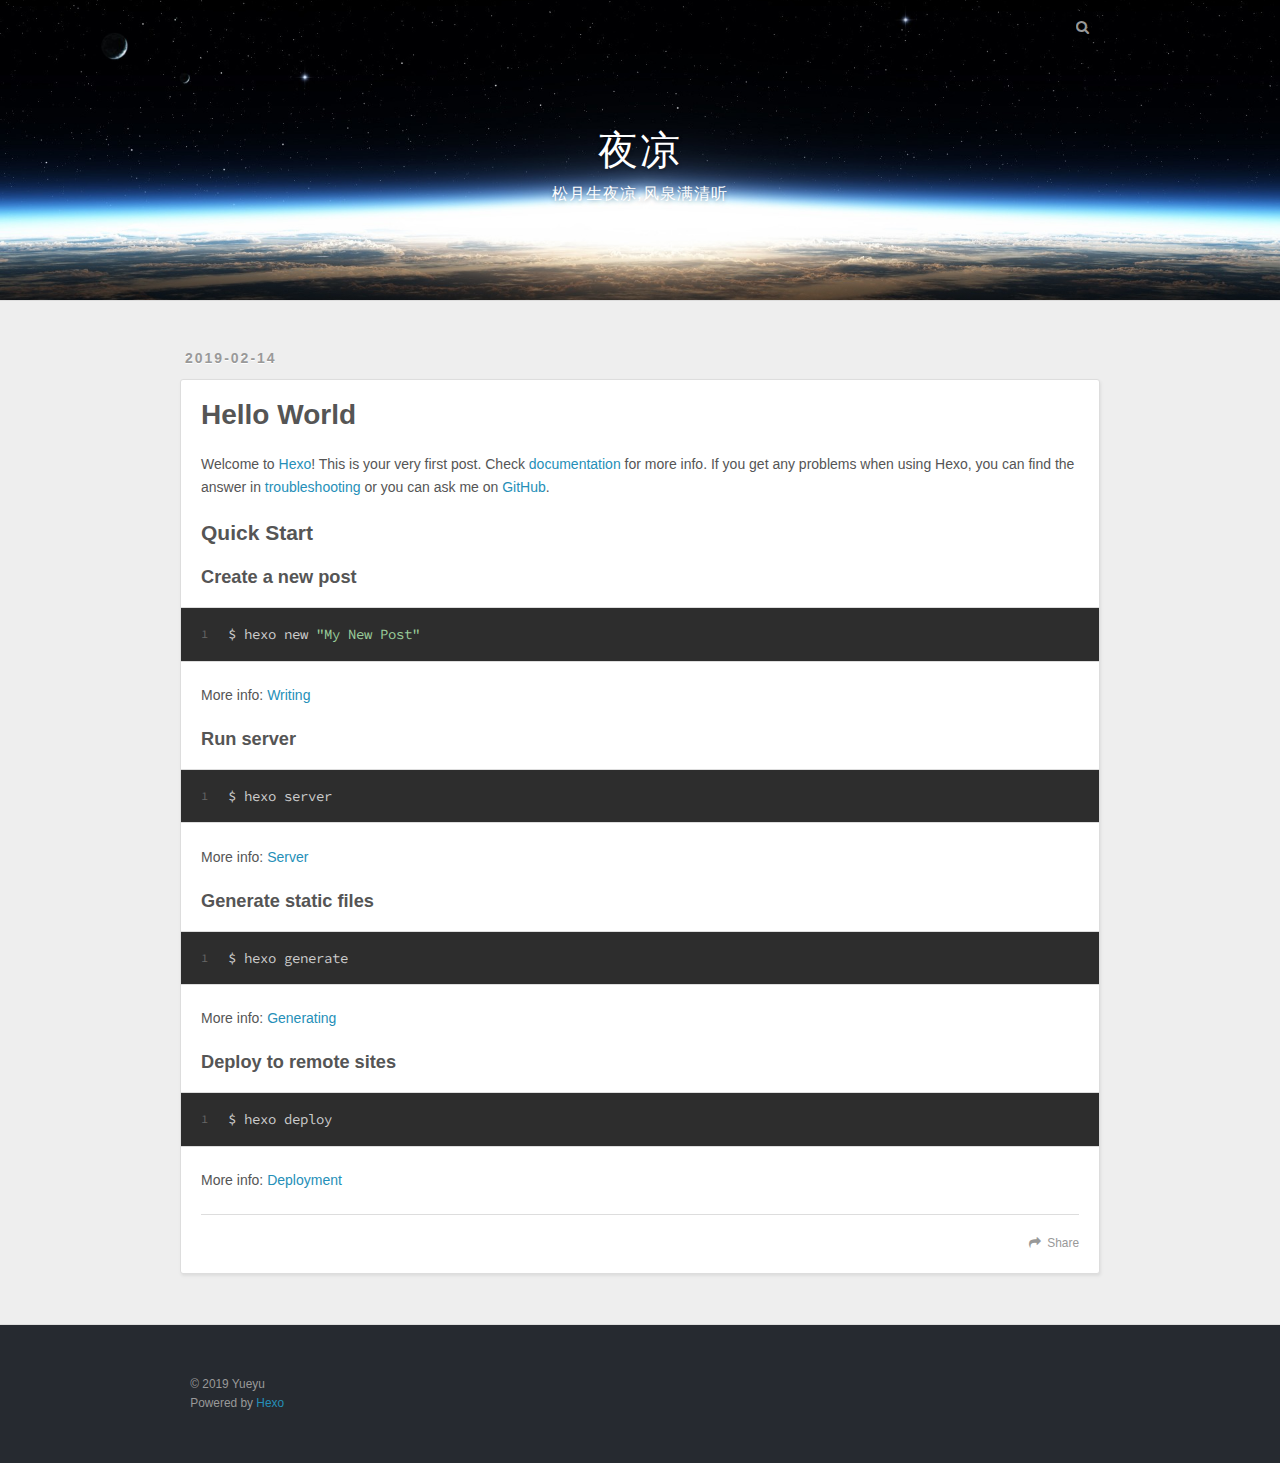
==== commit 0267109a: "Site updated: 2019-02-14 15:56:56" ====
--- a/index.html
+++ b/index.html
@@ -5,20 +5,20 @@
   
 
   
-  <title>Hexo</title>
+  <title>夜凉</title>
   <meta name="viewport" content="width=device-width, initial-scale=1, maximum-scale=1">
-  <meta property="og:type" content="website">
-<meta property="og:title" content="Hexo">
-<meta property="og:url" content="http://yoursite.com/index.html">
-<meta property="og:site_name" content="Hexo">
-<meta property="og:locale" content="default">
+  <meta name="description" content="纵你阅人何其多,无人应似我">
+<meta name="keywords" content="Xinhe">
+<meta property="og:type" content="website">
+<meta property="og:title" content="夜凉">
+<meta property="og:url" content="https://yueyuyu.github.io/index.html">
+<meta property="og:site_name" content="夜凉">
+<meta property="og:description" content="纵你阅人何其多,无人应似我">
+<meta property="og:locale" content="zh-Hans">
 <meta name="twitter:card" content="summary">
-<meta name="twitter:title" content="Hexo">
+<meta name="twitter:title" content="夜凉">
+<meta name="twitter:description" content="纵你阅人何其多,无人应似我">
   
-    <link rel="alternate" href="/atom.xml" title="Hexo" type="application/atom+xml">
-  
-  
-    <link rel="icon" href="/favicon.png">
   
   
     <link href="//fonts.googleapis.com/css?family=Source+Code+Pro" rel="stylesheet" type="text/css">
@@ -34,27 +34,25 @@
   <div id="header-outer" class="outer">
     <div id="header-title" class="inner">
       <h1 id="logo-wrap">
-        <a href="/" id="logo">Hexo</a>
+        <a href="/" id="logo">夜凉</a>
       </h1>
+      
+        <h2 id="subtitle-wrap">
+          <a href="/" id="subtitle">松月生夜凉,风泉满清听</a>
+        </h2>
       
     </div>
     <div id="header-inner" class="inner">
       <nav id="main-nav">
         <a id="main-nav-toggle" class="nav-icon"></a>
         
-          <a class="main-nav-link" href="/">Home</a>
-        
-          <a class="main-nav-link" href="/archives">Archives</a>
-        
       </nav>
       <nav id="sub-nav">
-        
-          <a id="nav-rss-link" class="nav-icon" href="/atom.xml" title="RSS Feed"></a>
         
         <a id="nav-search-btn" class="nav-icon" title="Search"></a>
       </nav>
       <div id="search-form-wrap">
-        <form action="//google.com/search" method="get" accept-charset="UTF-8" class="search-form"><input type="search" name="q" class="search-form-input" placeholder="Search"><button type="submit" class="search-form-submit">&#xF002;</button><input type="hidden" name="sitesearch" value="http://yoursite.com"></form>
+        <form action="//google.com/search" method="get" accept-charset="UTF-8" class="search-form"><input type="search" name="q" class="search-form-input" placeholder="Search"><button type="submit" class="search-form-submit">&#xF002;</button><input type="hidden" name="sitesearch" value="https://yueyuyu.github.io"></form>
       </div>
     </div>
   </div>
@@ -97,7 +95,7 @@
       
     </div>
     <footer class="article-footer">
-      <a data-url="http://yoursite.com/2019/02/14/hello-world/" data-id="cjs43kn9200006wop5ajgpfp3" class="article-share-link">Share</a>
+      <a data-url="https://yueyuyu.github.io/2019/02/14/hello-world/" data-id="cjs4bz86r0000soopnfidp9tc" class="article-share-link">Share</a>
       
       
     </footer>
@@ -111,49 +109,12 @@
 
 </section>
         
-          <aside id="sidebar">
-  
-    
-
-  
-    
-
-  
-    
-  
-    
-  <div class="widget-wrap">
-    <h3 class="widget-title">Archives</h3>
-    <div class="widget">
-      <ul class="archive-list"><li class="archive-list-item"><a class="archive-list-link" href="/archives/2019/02/">February 2019</a></li></ul>
-    </div>
-  </div>
-
-
-  
-    
-  <div class="widget-wrap">
-    <h3 class="widget-title">Recent Posts</h3>
-    <div class="widget">
-      <ul>
-        
-          <li>
-            <a href="/2019/02/14/hello-world/">Hello World</a>
-          </li>
-        
-      </ul>
-    </div>
-  </div>
-
-  
-</aside>
-        
       </div>
       <footer id="footer">
   
   <div class="outer">
     <div id="footer-info" class="inner">
-      &copy; 2019 John Doe<br>
+      &copy; 2019 Yueyu<br>
       Powered by <a href="http://hexo.io/" target="_blank">Hexo</a>
     </div>
   </div>
@@ -161,18 +122,11 @@
     </div>
     <nav id="mobile-nav">
   
-    <a href="/" class="mobile-nav-link">Home</a>
-  
-    <a href="/archives" class="mobile-nav-link">Archives</a>
-  
 </nav>
     
 
 <script src="//ajax.googleapis.com/ajax/libs/jquery/2.0.3/jquery.min.js"></script>
 
-
-  <link rel="stylesheet" href="/fancybox/jquery.fancybox.css">
-  <script src="/fancybox/jquery.fancybox.pack.js"></script>
 
 
 <script src="/js/script.js"></script>
--- a/css/style.css
+++ b/css/style.css
@@ -128,7 +128,7 @@
   -webkit-text-size-adjust: 100%;
 }
 .outer {
-  max-width: 1220px;
+  max-width: 920px;
   margin: 0 auto;
   padding: 0 20px;
 }
@@ -143,8 +143,8 @@
 .inner {
   display: inline;
   float: left;
-  width: 98.33333333333333%;
-  margin: 0 0.833333333333333%;
+  width: 97.77777777777777%;
+  margin: 0 1.111111111111111%;
 }
 .left,
 .alignleft {
@@ -179,18 +179,9 @@
 .mobile-nav-on #wrap {
   left: 280px;
 }
-@media screen and (min-width: 768px) {
-  #main {
-    display: inline;
-    float: left;
-    width: 73.33333333333333%;
-    margin: 0 0.833333333333333%;
-  }
-}
 .article-date,
 .article-category-link,
-.archive-year,
-.widget-title {
+.archive-year {
   text-decoration: none;
   text-transform: uppercase;
   letter-spacing: 2px;
@@ -209,102 +200,75 @@
   border: 1px solid #ddd;
   border-radius: 3px;
 }
-.article-entry h1,
-.widget h1 {
+.article-entry h1 {
   font-size: 2em;
 }
-.article-entry h2,
-.widget h2 {
+.article-entry h2 {
   font-size: 1.5em;
 }
-.article-entry h3,
-.widget h3 {
+.article-entry h3 {
   font-size: 1.3em;
 }
-.article-entry h4,
-.widget h4 {
+.article-entry h4 {
   font-size: 1.2em;
 }
-.article-entry h5,
-.widget h5 {
+.article-entry h5 {
   font-size: 1em;
 }
-.article-entry h6,
-.widget h6 {
+.article-entry h6 {
   font-size: 1em;
   color: #999;
 }
-.article-entry hr,
-.widget hr {
+.article-entry hr {
   border: 1px dashed #ddd;
 }
-.article-entry strong,
-.widget strong {
+.article-entry strong {
   font-weight: bold;
 }
 .article-entry em,
-.widget em,
-.article-entry cite,
-.widget cite {
+.article-entry cite {
   font-style: italic;
 }
 .article-entry sup,
-.widget sup,
-.article-entry sub,
-.widget sub {
+.article-entry sub {
   font-size: 0.75em;
   line-height: 0;
   position: relative;
   vertical-align: baseline;
 }
-.article-entry sup,
-.widget sup {
+.article-entry sup {
   top: -0.5em;
 }
-.article-entry sub,
-.widget sub {
+.article-entry sub {
   bottom: -0.2em;
 }
-.article-entry small,
-.widget small {
+.article-entry small {
   font-size: 0.85em;
 }
 .article-entry acronym,
-.widget acronym,
-.article-entry abbr,
-.widget abbr {
+.article-entry abbr {
   border-bottom: 1px dotted;
 }
 .article-entry ul,
-.widget ul,
 .article-entry ol,
-.widget ol,
-.article-entry dl,
-.widget dl {
+.article-entry dl {
   margin: 0 20px;
   line-height: 1.6em;
 }
 .article-entry ul ul,
-.widget ul ul,
 .article-entry ol ul,
-.widget ol ul,
 .article-entry ul ol,
-.widget ul ol,
-.article-entry ol ol,
-.widget ol ol {
+.article-entry ol ol {
   margin-top: 0;
   margin-bottom: 0;
 }
-.article-entry ul,
-.widget ul {
+.article-entry ul {
   list-style: disc;
 }
-.article-entry ol,
-.widget ol {
+.article-entry ol {
   list-style: decimal;
 }
-.article-entry dt,
-.widget dt {
+.article-entry dt {
   font-weight: bold;
 }
 #header {
@@ -1287,88 +1251,3 @@
     color: #fff;
   }
 }
-@media screen and (min-width: 768px) {
-  #sidebar {
-    display: inline;
-    float: left;
-    width: 23.333333333333332%;
-    margin: 0 0.833333333333333%;
-  }
-}
-.widget-wrap {
-  margin: 50px 0;
-}
-.widget {
-  color: #777;
-  text-shadow: 0 1px #fff;
-  background: #ddd;
-  -webkit-box-shadow: 0 -1px 4px #ccc inset;
-  box-shadow: 0 -1px 4px #ccc inset;
-  border: 1px solid #ccc;
-  padding: 15px;
-  border-radius: 3px;
-}
-.widget a {
-  color: #258fb8;
-  text-decoration: none;
-}
-.widget a:hover {
-  text-decoration: underline;
-}
-.widget ul ul,
-.widget ol ul,
-.widget dl ul,
-.widget ul ol,
-.widget ol ol,
-.widget dl ol,
-.widget ul dl,
-.widget ol dl,
-.widget dl dl {
-  margin-left: 15px;
-  list-style: disc;
-}
-.widget {
-  line-height: 1.6em;
-  word-wrap: break-word;
-  font-size: 0.9em;
-}
-.widget ul,
-.widget ol {
-  list-style: none;
-  margin: 0;
-}
-.widget ul ul,
-.widget ol ul,
-.widget ul ol,
-.widget ol ol {
-  margin: 0 20px;
-}
-.widget ul ul,
-.widget ol ul {
-  list-style: disc;
-}
-.widget ul ol,
-.widget ol ol {
-  list-style: decimal;
-}
-.category-list-count,
-.tag-list-count,
-.archive-list-count {
-  padding-left: 5px;
-  color: #999;
-  font-size: 0.85em;
-}
-.category-list-count:before,
-.tag-list-count:before,
-.archive-list-count:before {
-  content: "(";
-}
-.category-list-count:after,
-.tag-list-count:after,
-.archive-list-count:after {
-  content: ")";
-}
-.tagcloud a {
-  margin-right: 5px;
-  display: inline-block;
-}
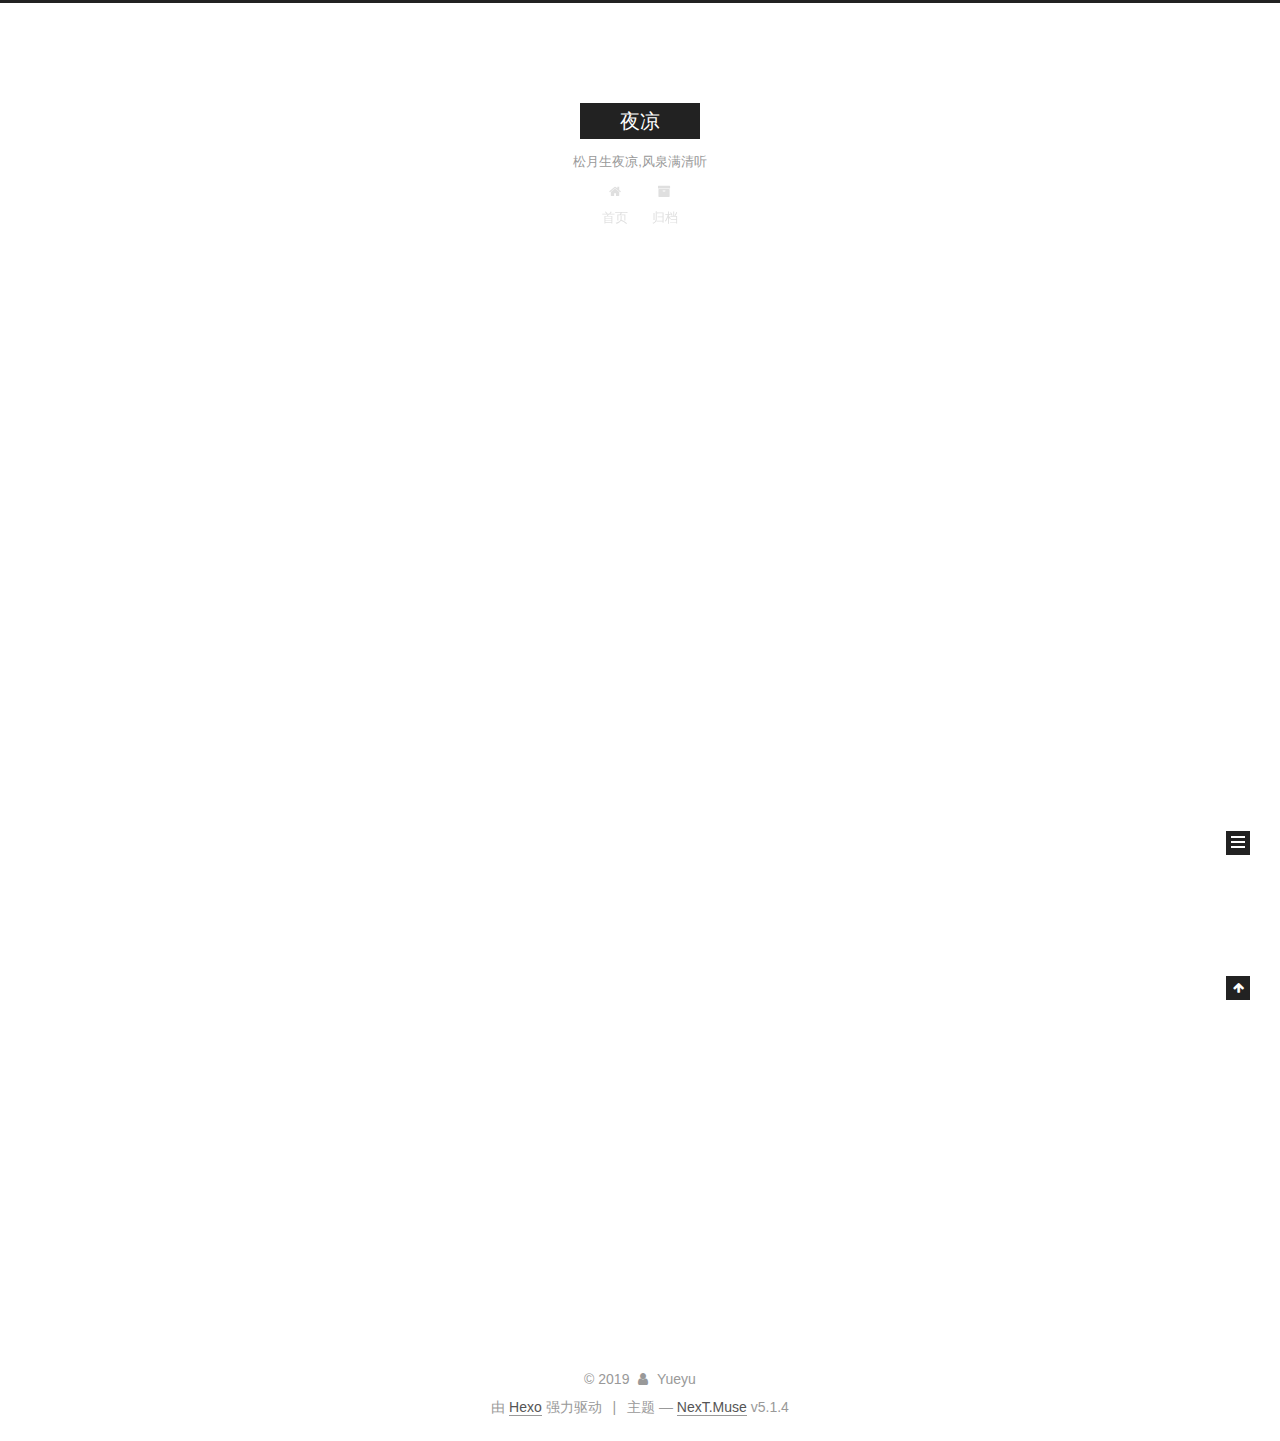
==== commit 22feb75a: "Site updated: 2019-02-14 16:40:23" ====
--- a/index.html
+++ b/index.html
@@ -1,14 +1,87 @@
 <!DOCTYPE html>
-<html>
+
+
+
+  
+
+
+<html class="theme-next muse use-motion" lang="zh-Hans">
 <head><meta name="generator" content="Hexo 3.8.0">
-  <meta charset="utf-8">
-  
-
-  
-  <title>夜凉</title>
-  <meta name="viewport" content="width=device-width, initial-scale=1, maximum-scale=1">
-  <meta name="description" content="纵你阅人何其多,无人应似我">
-<meta name="keywords" content="Xinhe">
+  <meta charset="UTF-8">
+<meta http-equiv="X-UA-Compatible" content="IE=edge">
+<meta name="viewport" content="width=device-width, initial-scale=1, maximum-scale=1">
+<meta name="theme-color" content="#222">
+
+
+
+
+
+
+
+
+
+<meta http-equiv="Cache-Control" content="no-transform">
+<meta http-equiv="Cache-Control" content="no-siteapp">
+
+
+
+
+
+
+
+
+
+
+
+
+
+
+
+
+  
+  
+  <link href="/lib/fancybox/source/jquery.fancybox.css?v=2.1.5" rel="stylesheet" type="text/css">
+
+
+
+
+
+
+
+<link href="/lib/font-awesome/css/font-awesome.min.css?v=4.6.2" rel="stylesheet" type="text/css">
+
+<link href="/css/main.css?v=5.1.4" rel="stylesheet" type="text/css">
+
+
+  <link rel="apple-touch-icon" sizes="180x180" href="/images/apple-touch-icon-next.png?v=5.1.4">
+
+
+  <link rel="icon" type="image/png" sizes="32x32" href="/images/favicon-32x32-next.png?v=5.1.4">
+
+
+  <link rel="icon" type="image/png" sizes="16x16" href="/images/favicon-16x16-next.png?v=5.1.4">
+
+
+  <link rel="mask-icon" href="/images/logo.svg?v=5.1.4" color="#222">
+
+
+
+
+
+  <meta name="keywords" content="Hexo, NexT">
+
+
+
+
+
+  <link rel="alternate" href="/atom.xml" title="夜凉" type="application/atom+xml">
+
+
+
+
+
+
+<meta name="description" content="纵你阅人何其多,无人应似我">
 <meta property="og:type" content="website">
 <meta property="og:title" content="夜凉">
 <meta property="og:url" content="https://yueyuyu.github.io/index.html">
@@ -18,71 +91,231 @@
 <meta name="twitter:card" content="summary">
 <meta name="twitter:title" content="夜凉">
 <meta name="twitter:description" content="纵你阅人何其多,无人应似我">
-  
-  
-  
-    <link href="//fonts.googleapis.com/css?family=Source+Code+Pro" rel="stylesheet" type="text/css">
-  
-  <link rel="stylesheet" href="/css/style.css">
+
+
+
+<script type="text/javascript" id="hexo.configurations">
+  var NexT = window.NexT || {};
+  var CONFIG = {
+    root: '/',
+    scheme: 'Muse',
+    version: '5.1.4',
+    sidebar: {"position":"left","display":"post","offset":12,"b2t":false,"scrollpercent":false,"onmobile":false},
+    fancybox: true,
+    tabs: true,
+    motion: {"enable":true,"async":false,"transition":{"post_block":"fadeIn","post_header":"slideDownIn","post_body":"slideDownIn","coll_header":"slideLeftIn","sidebar":"slideUpIn"}},
+    duoshuo: {
+      userId: '0',
+      author: '博主'
+    },
+    algolia: {
+      applicationID: '',
+      apiKey: '',
+      indexName: '',
+      hits: {"per_page":10},
+      labels: {"input_placeholder":"Search for Posts","hits_empty":"We didn't find any results for the search: ${query}","hits_stats":"${hits} results found in ${time} ms"}
+    }
+  };
+</script>
+
+
+
+  <link rel="canonical" href="https://yueyuyu.github.io/">
+
+
+
+
+
+  <title>夜凉</title>
+  
+
+
+
+
+
+
+
+
 </head>
-</html>
-<body>
-  <div id="container">
-    <div id="wrap">
-      <header id="header">
-  <div id="banner"></div>
-  <div id="header-outer" class="outer">
-    <div id="header-title" class="inner">
-      <h1 id="logo-wrap">
-        <a href="/" id="logo">夜凉</a>
-      </h1>
-      
-        <h2 id="subtitle-wrap">
-          <a href="/" id="subtitle">松月生夜凉,风泉满清听</a>
-        </h2>
-      
+
+<body itemscope="" itemtype="http://schema.org/WebPage" lang="zh-Hans">
+
+  
+  
+    
+  
+
+  <div class="container sidebar-position-left 
+  page-home">
+    <div class="headband"></div>
+
+    <header id="header" class="header" itemscope="" itemtype="http://schema.org/WPHeader">
+      <div class="header-inner"><div class="site-brand-wrapper">
+  <div class="site-meta ">
+    
+
+    <div class="custom-logo-site-title">
+      <a href="/" class="brand" rel="start">
+        <span class="logo-line-before"><i></i></span>
+        <span class="site-title">夜凉</span>
+        <span class="logo-line-after"><i></i></span>
+      </a>
     </div>
-    <div id="header-inner" class="inner">
-      <nav id="main-nav">
-        <a id="main-nav-toggle" class="nav-icon"></a>
-        
-      </nav>
-      <nav id="sub-nav">
-        
-        <a id="nav-search-btn" class="nav-icon" title="Search"></a>
-      </nav>
-      <div id="search-form-wrap">
-        <form action="//google.com/search" method="get" accept-charset="UTF-8" class="search-form"><input type="search" name="q" class="search-form-input" placeholder="Search"><button type="submit" class="search-form-submit">&#xF002;</button><input type="hidden" name="sitesearch" value="https://yueyuyu.github.io"></form>
-      </div>
-    </div>
+      
+        <p class="site-subtitle">松月生夜凉,风泉满清听</p>
+      
   </div>
-</header>
-      <div class="outer">
-        <section id="main">
-  
-    <article id="post-hello-world" class="article article-type-post" itemscope="" itemprop="blogPost">
-  <div class="article-meta">
-    <a href="/2019/02/14/hello-world/" class="article-date">
-  <time datetime="2019-02-14T03:41:33.421Z" itemprop="datePublished">2019-02-14</time>
-</a>
-    
+
+  <div class="site-nav-toggle">
+    <button>
+      <span class="btn-bar"></span>
+      <span class="btn-bar"></span>
+      <span class="btn-bar"></span>
+    </button>
   </div>
-  <div class="article-inner">
-    
-    
-      <header class="article-header">
-        
-  
-    <h1 itemprop="name">
-      <a class="article-title" href="/2019/02/14/hello-world/">Hello World</a>
-    </h1>
-  
-
+</div>
+
+<nav class="site-nav">
+  
+
+  
+    <ul id="menu" class="menu">
+      
+        
+        <li class="menu-item menu-item-home">
+          <a href="/" rel="section">
+            
+              <i class="menu-item-icon fa fa-fw fa-home"></i> <br>
+            
+            首页
+          </a>
+        </li>
+      
+        
+        <li class="menu-item menu-item-archives">
+          <a href="/archives/" rel="section">
+            
+              <i class="menu-item-icon fa fa-fw fa-archive"></i> <br>
+            
+            归档
+          </a>
+        </li>
+      
+
+      
+    </ul>
+  
+
+  
+</nav>
+
+
+
+ </div>
+    </header>
+
+    <main id="main" class="main">
+      <div class="main-inner">
+        <div class="content-wrap">
+          <div id="content" class="content">
+            
+  <section id="posts" class="posts-expand">
+    
+      
+
+  
+
+  
+  
+  
+
+  <article class="post post-type-normal" itemscope="" itemtype="http://schema.org/Article">
+  
+  
+  
+  <div class="post-block">
+    <link itemprop="mainEntityOfPage" href="https://yueyuyu.github.io/2019/02/14/hello-world/">
+
+    <span hidden itemprop="author" itemscope="" itemtype="http://schema.org/Person">
+      <meta itemprop="name" content="Yueyu">
+      <meta itemprop="description" content="">
+      <meta itemprop="image" content="/images/Yueyu.jpeg">
+    </span>
+
+    <span hidden itemprop="publisher" itemscope="" itemtype="http://schema.org/Organization">
+      <meta itemprop="name" content="夜凉">
+    </span>
+
+    
+      <header class="post-header">
+
+        
+        
+          <h1 class="post-title" itemprop="name headline">
+                
+                <a class="post-title-link" href="/2019/02/14/hello-world/" itemprop="url">Hello World</a></h1>
+        
+
+        <div class="post-meta">
+          <span class="post-time">
+            
+              <span class="post-meta-item-icon">
+                <i class="fa fa-calendar-o"></i>
+              </span>
+              
+                <span class="post-meta-item-text">发表于</span>
+              
+              <time title="创建于" itemprop="dateCreated datePublished" datetime="2019-02-14T11:41:33+08:00">
+                2019-02-14
+              </time>
+            
+
+            
+
+            
+          </span>
+
+          
+
+          
+            
+              <span class="post-comments-count">
+                <span class="post-meta-divider">|</span>
+                <span class="post-meta-item-icon">
+                  <i class="fa fa-comment-o"></i>
+                </span>
+                <a href="/2019/02/14/hello-world/#comments" itemprop="discussionUrl">
+                  <span class="post-comments-count ds-thread-count" data-thread-key="2019/02/14/hello-world/" itemprop="commentCount"></span>
+                </a>
+              </span>
+            
+          
+
+          
+          
+
+          
+
+          
+
+          
+
+        </div>
       </header>
     
-    <div class="article-entry" itemprop="articleBody">
-      
-        <p>Welcome to <a href="https://hexo.io/" target="_blank" rel="noopener">Hexo</a>! This is your very first post. Check <a href="https://hexo.io/docs/" target="_blank" rel="noopener">documentation</a> for more info. If you get any problems when using Hexo, you can find the answer in <a href="https://hexo.io/docs/troubleshooting.html" target="_blank" rel="noopener">troubleshooting</a> or you can ask me on <a href="https://github.com/hexojs/hexo/issues" target="_blank" rel="noopener">GitHub</a>.</p>
+
+    
+    
+    
+    <div class="post-body" itemprop="articleBody">
+
+      
+      
+
+      
+        
+          
+            <p>Welcome to <a href="https://hexo.io/" target="_blank" rel="noopener">Hexo</a>! This is your very first post. Check <a href="https://hexo.io/docs/" target="_blank" rel="noopener">documentation</a> for more info. If you get any problems when using Hexo, you can find the answer in <a href="https://hexo.io/docs/troubleshooting.html" target="_blank" rel="noopener">troubleshooting</a> or you can ask me on <a href="https://github.com/hexojs/hexo/issues" target="_blank" rel="noopener">GitHub</a>.</p>
 <h2 id="Quick-Start"><a href="#Quick-Start" class="headerlink" title="Quick Start"></a>Quick Start</h2><h3 id="Create-a-new-post"><a href="#Create-a-new-post" class="headerlink" title="Create a new post"></a>Create a new post</h3><figure class="highlight bash"><table><tr><td class="gutter"><pre><span class="line">1</span><br></pre></td><td class="code"><pre><span class="line">$ hexo new <span class="string">"My New Post"</span></span><br></pre></td></tr></table></figure>
 <p>More info: <a href="https://hexo.io/docs/writing.html" target="_blank" rel="noopener">Writing</a></p>
 <h3 id="Run-server"><a href="#Run-server" class="headerlink" title="Run server"></a>Run server</h3><figure class="highlight bash"><table><tr><td class="gutter"><pre><span class="line">1</span><br></pre></td><td class="code"><pre><span class="line">$ hexo server</span><br></pre></td></tr></table></figure>
@@ -92,47 +325,356 @@
 <h3 id="Deploy-to-remote-sites"><a href="#Deploy-to-remote-sites" class="headerlink" title="Deploy to remote sites"></a>Deploy to remote sites</h3><figure class="highlight bash"><table><tr><td class="gutter"><pre><span class="line">1</span><br></pre></td><td class="code"><pre><span class="line">$ hexo deploy</span><br></pre></td></tr></table></figure>
 <p>More info: <a href="https://hexo.io/docs/deployment.html" target="_blank" rel="noopener">Deployment</a></p>
 
+          
+        
       
     </div>
-    <footer class="article-footer">
-      <a data-url="https://yueyuyu.github.io/2019/02/14/hello-world/" data-id="cjs4bz86r0000soopnfidp9tc" class="article-share-link">Share</a>
-      
+    
+    
+    
+
+    
+
+    
+
+    
+
+    <footer class="post-footer">
+      
+
+      
+
+      
+
+      
+      
+        <div class="post-eof"></div>
       
     </footer>
   </div>
   
-</article>
-
-
-  
-
-
-</section>
-        
-      </div>
-      <footer id="footer">
-  
-  <div class="outer">
-    <div id="footer-info" class="inner">
-      &copy; 2019 Yueyu<br>
-      Powered by <a href="http://hexo.io/" target="_blank">Hexo</a>
+  
+  
+  </article>
+
+
+    
+  </section>
+
+  
+
+
+          </div>
+          
+
+
+          
+
+        </div>
+        
+          
+  
+  <div class="sidebar-toggle">
+    <div class="sidebar-toggle-line-wrap">
+      <span class="sidebar-toggle-line sidebar-toggle-line-first"></span>
+      <span class="sidebar-toggle-line sidebar-toggle-line-middle"></span>
+      <span class="sidebar-toggle-line sidebar-toggle-line-last"></span>
     </div>
   </div>
-</footer>
+
+  <aside id="sidebar" class="sidebar">
+    
+    <div class="sidebar-inner">
+
+      
+
+      
+
+      <section class="site-overview-wrap sidebar-panel sidebar-panel-active">
+        <div class="site-overview">
+          <div class="site-author motion-element" itemprop="author" itemscope="" itemtype="http://schema.org/Person">
+            
+              <img class="site-author-image" itemprop="image" src="/images/Yueyu.jpeg" alt="Yueyu">
+            
+              <p class="site-author-name" itemprop="name">Yueyu</p>
+              <p class="site-description motion-element" itemprop="description">纵你阅人何其多,无人应似我</p>
+          </div>
+
+          <nav class="site-state motion-element">
+
+            
+              <div class="site-state-item site-state-posts">
+              
+                <a href="/archives/">
+              
+                  <span class="site-state-item-count">1</span>
+                  <span class="site-state-item-name">日志</span>
+                </a>
+              </div>
+            
+
+            
+
+            
+
+          </nav>
+
+          
+            <div class="feed-link motion-element">
+              <a href="/atom.xml" rel="alternate">
+                <i class="fa fa-rss"></i>
+                RSS
+              </a>
+            </div>
+          
+
+          
+            <div class="links-of-author motion-element">
+                
+                  <span class="links-of-author-item">
+                    <a href="https://yueyuyu.github.io/" target="_blank" title="Github">
+                      
+                        <i class="fa fa-fw fa-globe"></i>Github</a>
+                  </span>
+                
+                  <span class="links-of-author-item">
+                    <a href="Yueyu.mo@qq.com" target="_blank" title="Email">
+                      
+                        <i class="fa fa-fw fa-globe"></i>Email</a>
+                  </span>
+                
+            </div>
+          
+
+          
+          
+
+          
+          
+            <div class="links-of-blogroll motion-element links-of-blogroll-block">
+              <div class="links-of-blogroll-title">
+                <i class="fa  fa-fw fa-link"></i>
+                Links
+              </div>
+              <ul class="links-of-blogroll-list">
+                
+                  <li class="links-of-blogroll-item">
+                    <a href="https://user.qzone.qq.com/1730802049/main" title="我的qzone" target="_blank">我的qzone</a>
+                  </li>
+                
+              </ul>
+            </div>
+          
+
+          
+
+        </div>
+      </section>
+
+      
+
+      
+
     </div>
-    <nav id="mobile-nav">
-  
-</nav>
-    
-
-<script src="//ajax.googleapis.com/ajax/libs/jquery/2.0.3/jquery.min.js"></script>
-
-
-
-<script src="/js/script.js"></script>
-
-
+  </aside>
+
+
+        
+      </div>
+    </main>
+
+    <footer id="footer" class="footer">
+      <div class="footer-inner">
+        <div class="copyright">&copy; <span itemprop="copyrightYear">2019</span>
+  <span class="with-love">
+    <i class="fa fa-user"></i>
+  </span>
+  <span class="author" itemprop="copyrightHolder">Yueyu</span>
+
+  
+</div>
+
+
+  <div class="powered-by">由 <a class="theme-link" target="_blank" href="https://hexo.io">Hexo</a> 强力驱动</div>
+
+
+
+  <span class="post-meta-divider">|</span>
+
+
+
+  <div class="theme-info">主题 &mdash; <a class="theme-link" target="_blank" href="https://github.com/iissnan/hexo-theme-next">NexT.Muse</a> v5.1.4</div>
+
+
+
+
+        
+
+
+
+
+
+
+
+        
+      </div>
+    </footer>
+
+    
+      <div class="back-to-top">
+        <i class="fa fa-arrow-up"></i>
+        
+      </div>
+    
+
+    
 
   </div>
+
+  
+
+<script type="text/javascript">
+  if (Object.prototype.toString.call(window.Promise) !== '[object Function]') {
+    window.Promise = null;
+  }
+</script>
+
+
+
+
+
+
+
+
+
+  
+
+
+
+
+
+
+
+
+
+
+
+
+  
+  
+    <script type="text/javascript" src="/lib/jquery/index.js?v=2.1.3"></script>
+  
+
+  
+  
+    <script type="text/javascript" src="/lib/fastclick/lib/fastclick.min.js?v=1.0.6"></script>
+  
+
+  
+  
+    <script type="text/javascript" src="/lib/jquery_lazyload/jquery.lazyload.js?v=1.9.7"></script>
+  
+
+  
+  
+    <script type="text/javascript" src="/lib/velocity/velocity.min.js?v=1.2.1"></script>
+  
+
+  
+  
+    <script type="text/javascript" src="/lib/velocity/velocity.ui.min.js?v=1.2.1"></script>
+  
+
+  
+  
+    <script type="text/javascript" src="/lib/fancybox/source/jquery.fancybox.pack.js?v=2.1.5"></script>
+  
+
+
+  
+
+
+  <script type="text/javascript" src="/js/src/utils.js?v=5.1.4"></script>
+
+  <script type="text/javascript" src="/js/src/motion.js?v=5.1.4"></script>
+
+
+
+  
+  
+
+  
+
+  
+
+
+  <script type="text/javascript" src="/js/src/bootstrap.js?v=5.1.4"></script>
+
+
+
+  
+
+  
+    
+  
+
+  <script type="text/javascript">
+    var duoshuoQuery = {short_name:"Yueyu"};
+    (function() {
+      var ds = document.createElement('script');
+      ds.type = 'text/javascript';ds.async = true;
+      ds.id = 'duoshuo-script';
+      ds.src = (document.location.protocol == 'https:' ? 'https:' : 'http:') + '//static.duoshuo.com/embed.js';
+      ds.charset = 'UTF-8';
+      (document.getElementsByTagName('head')[0]
+      || document.getElementsByTagName('body')[0]).appendChild(ds);
+    })();
+  </script>
+
+  
+    
+    
+    <script src="/lib/ua-parser-js/dist/ua-parser.min.js?v=0.7.9"></script>
+    <script src="/js/src/hook-duoshuo.js"></script>
+  
+
+
+
+
+
+
+
+
+
+
+
+
+
+
+
+
+
+
+  
+
+
+
+
+
+  
+
+  
+
+  
+
+  
+  
+
+  
+
+  
+
+  
+
 </body>
-</html>+</html>
--- a/css/main.css
+++ b/css/main.css
@@ -0,0 +1,2662 @@
+/* normalize.css v3.0.2 | MIT License | git.io/normalize */
+html {
+  font-family: sans-serif; /* 1 */
+  -ms-text-size-adjust: 100%; /* 2 */
+  -webkit-text-size-adjust: 100%; /* 2 */
+}
+body {
+  margin: 0;
+}
+article,
+aside,
+details,
+figcaption,
+figure,
+footer,
+header,
+hgroup,
+main,
+menu,
+nav,
+section,
+summary {
+  display: block;
+}
+audio,
+canvas,
+progress,
+video {
+  display: inline-block; /* 1 */
+  vertical-align: baseline; /* 2 */
+}
+audio:not([controls]) {
+  display: none;
+  height: 0;
+}
+[hidden],
+template {
+  display: none;
+}
+a {
+  background-color: transparent;
+}
+a:active,
+a:hover {
+  outline: 0;
+}
+abbr[title] {
+  border-bottom: 1px dotted;
+}
+b,
+strong {
+  font-weight: bold;
+}
+dfn {
+  font-style: italic;
+}
+h1 {
+  font-size: 2em;
+  margin: 0.67em 0;
+}
+mark {
+  background: #ff0;
+  color: #000;
+}
+small {
+  font-size: 80%;
+}
+sub,
+sup {
+  font-size: 75%;
+  line-height: 0;
+  position: relative;
+  vertical-align: baseline;
+}
+sup {
+  top: -0.5em;
+}
+sub {
+  bottom: -0.25em;
+}
+img {
+  border: 0;
+}
+svg:not(:root) {
+  overflow: hidden;
+}
+figure {
+  margin: 1em 40px;
+}
+hr {
+  -moz-box-sizing: content-box;
+  box-sizing: content-box;
+  height: 0;
+}
+pre {
+  overflow: auto;
+}
+code,
+kbd,
+pre,
+samp {
+  font-family: monospace, monospace;
+  font-size: 1em;
+}
+button,
+input,
+optgroup,
+select,
+textarea {
+  color: inherit; /* 1 */
+  font: inherit; /* 2 */
+  margin: 0; /* 3 */
+}
+button {
+  overflow: visible;
+}
+button,
+select {
+  text-transform: none;
+}
+button,
+html input[type="button"],
+input[type="reset"],
+input[type="submit"] {
+  -webkit-appearance: button; /* 2 */
+  cursor: pointer; /* 3 */
+}
+button[disabled],
+html input[disabled] {
+  cursor: default;
+}
+button::-moz-focus-inner,
+input::-moz-focus-inner {
+  border: 0;
+  padding: 0;
+}
+input {
+  line-height: normal;
+}
+input[type="checkbox"],
+input[type="radio"] {
+  box-sizing: border-box; /* 1 */
+  padding: 0; /* 2 */
+}
+input[type="number"]::-webkit-inner-spin-button,
+input[type="number"]::-webkit-outer-spin-button {
+  height: auto;
+}
+input[type="search"] {
+  -webkit-appearance: textfield; /* 1 */
+  -moz-box-sizing: content-box;
+  -webkit-box-sizing: content-box; /* 2 */
+  box-sizing: content-box;
+}
+input[type="search"]::-webkit-search-cancel-button,
+input[type="search"]::-webkit-search-decoration {
+  -webkit-appearance: none;
+}
+fieldset {
+  border: 1px solid #c0c0c0;
+  margin: 0 2px;
+  padding: 0.35em 0.625em 0.75em;
+}
+legend {
+  border: 0; /* 1 */
+  padding: 0; /* 2 */
+}
+textarea {
+  overflow: auto;
+}
+optgroup {
+  font-weight: bold;
+}
+table {
+  border-collapse: collapse;
+  border-spacing: 0;
+}
+td,
+th {
+  padding: 0;
+}
+::selection {
+  background: #262a30;
+  color: #fff;
+}
+body {
+  position: relative;
+  font-family: 'Lato', "PingFang SC", "Microsoft YaHei", sans-serif;
+  font-size: 14px;
+  line-height: 2;
+  color: #555;
+  background: #fff;
+}
+@media (max-width: 767px) {
+  body {
+    padding-right: 0 !important;
+  }
+}
+@media (min-width: 768px) and (max-width: 991px) {
+  body {
+    padding-right: 0 !important;
+  }
+}
+@media (min-width: 1600px) {
+  body {
+    font-size: 16px;
+  }
+}
+h1,
+h2,
+h3,
+h4,
+h5,
+h6 {
+  margin: 0;
+  padding: 0;
+  font-weight: bold;
+  line-height: 1.5;
+  font-family: 'Lato', "PingFang SC", "Microsoft YaHei", sans-serif;
+}
+h2,
+h3,
+h4,
+h5,
+h6 {
+  margin: 20px 0 15px;
+}
+h1 {
+  font-size: 22px;
+}
+@media (max-width: 767px) {
+  h1 {
+    font-size: 18px;
+  }
+}
+h2 {
+  font-size: 20px;
+}
+@media (max-width: 767px) {
+  h2 {
+    font-size: 16px;
+  }
+}
+h3 {
+  font-size: 18px;
+}
+@media (max-width: 767px) {
+  h3 {
+    font-size: 14px;
+  }
+}
+h4 {
+  font-size: 16px;
+}
+@media (max-width: 767px) {
+  h4 {
+    font-size: 12px;
+  }
+}
+h5 {
+  font-size: 14px;
+}
+@media (max-width: 767px) {
+  h5 {
+    font-size: 10px;
+  }
+}
+h6 {
+  font-size: 12px;
+}
+@media (max-width: 767px) {
+  h6 {
+    font-size: 8px;
+  }
+}
+p {
+  margin: 0 0 20px 0;
+}
+a {
+  color: #555;
+  text-decoration: none;
+  outline: none;
+  border-bottom: 1px solid #999;
+  word-wrap: break-word;
+}
+a:hover {
+  color: #222;
+  border-bottom-color: #222;
+}
+blockquote {
+  margin: 0;
+  padding: 0;
+}
+img {
+  display: block;
+  margin: auto;
+  max-width: 100%;
+  height: auto;
+}
+hr {
+  margin: 40px 0;
+  height: 3px;
+  border: none;
+  background-color: #ddd;
+  background-image: repeating-linear-gradient(-45deg, #fff, #fff 4px, transparent 4px, transparent 8px);
+}
+blockquote {
+  padding: 0 15px;
+  color: #666;
+  border-left: 4px solid #ddd;
+}
+blockquote cite::before {
+  content: "-";
+  padding: 0 5px;
+}
+dt {
+  font-weight: 700;
+}
+dd {
+  margin: 0;
+  padding: 0;
+}
+kbd {
+  border: 1px solid #ccc;
+  border-radius: 0.2em;
+  box-shadow: 0.1em 0.1em 0.2em rgba(0,0,0,0.1);
+  background-color: #f9f9f9;
+  font-family: inherit;
+  background-image: -webkit-linear-gradient(top, #eee, #fff, #eee);
+  padding: 0.1em 0.3em;
+  white-space: nowrap;
+}
+.text-left {
+  text-align: left;
+}
+.text-center {
+  text-align: center;
+}
+.text-right {
+  text-align: right;
+}
+.text-justify {
+  text-align: justify;
+}
+.text-nowrap {
+  white-space: nowrap;
+}
+.text-lowercase {
+  text-transform: lowercase;
+}
+.text-uppercase {
+  text-transform: uppercase;
+}
+.text-capitalize {
+  text-transform: capitalize;
+}
+.center-block {
+  display: block;
+  margin-left: auto;
+  margin-right: auto;
+}
+.clearfix:before,
+.clearfix:after {
+  content: " ";
+  display: table;
+}
+.clearfix:after {
+  clear: both;
+}
+.pullquote {
+  width: 45%;
+}
+.pullquote.left {
+  float: left;
+  margin-left: 5px;
+  margin-right: 10px;
+}
+.pullquote.right {
+  float: right;
+  margin-left: 10px;
+  margin-right: 5px;
+}
+.affix.affix.affix {
+  position: fixed;
+}
+.translation {
+  margin-top: -20px;
+  font-size: 14px;
+  color: #999;
+}
+.scrollbar-measure {
+  width: 100px;
+  height: 100px;
+  overflow: scroll;
+  position: absolute;
+  top: -9999px;
+}
+.use-motion .motion-element {
+  opacity: 0;
+}
+table {
+  margin: 20px 0;
+  width: 100%;
+  border-collapse: collapse;
+  border-spacing: 0;
+  border: 1px solid #ddd;
+  font-size: 14px;
+  table-layout: fixed;
+  word-wrap: break-all;
+}
+table>tbody>tr:nth-of-type(odd) {
+  background-color: #f9f9f9;
+}
+table>tbody>tr:hover {
+  background-color: #f5f5f5;
+}
+caption,
+th,
+td {
+  padding: 8px;
+  text-align: left;
+  vertical-align: middle;
+  font-weight: normal;
+}
+th,
+td {
+  border-bottom: 3px solid #ddd;
+  border-right: 1px solid #eee;
+}
+th {
+  padding-bottom: 10px;
+  font-weight: 700;
+}
+td {
+  border-bottom-width: 1px;
+}
+html,
+body {
+  height: 100%;
+}
+.container {
+  position: relative;
+  min-height: 100%;
+}
+.header-inner {
+  margin: 0 auto;
+  padding: 100px 0 70px;
+  width: 700px;
+}
+@media (min-width: 1600px) {
+  .container .header-inner {
+    width: 900px;
+  }
+}
+.main {
+  padding-bottom: 150px;
+}
+.main-inner {
+  margin: 0 auto;
+  width: 700px;
+}
+@media (min-width: 1600px) {
+  .container .main-inner {
+    width: 900px;
+  }
+}
+.footer {
+  position: absolute;
+  left: 0;
+  bottom: 0;
+  width: 100%;
+  min-height: 50px;
+}
+.footer-inner {
+  box-sizing: border-box;
+  margin: 20px auto;
+  width: 700px;
+}
+@media (min-width: 1600px) {
+  .container .footer-inner {
+    width: 900px;
+  }
+}
+pre,
+.highlight {
+  overflow: auto;
+  margin: 20px 0;
+  padding: 0;
+  font-size: 13px;
+  color: #4d4d4c;
+  background: #f7f7f7;
+  line-height: 1.6;
+}
+pre,
+code {
+  font-family: consolas, Menlo, "PingFang SC", "Microsoft YaHei", monospace;
+}
+code {
+  padding: 2px 4px;
+  word-wrap: break-word;
+  color: #555;
+  background: #eee;
+  border-radius: 3px;
+  font-size: 13px;
+}
+pre {
+  padding: 10px;
+}
+pre code {
+  padding: 0;
+  color: #4d4d4c;
+  background: none;
+  text-shadow: none;
+}
+.highlight {
+  border-radius: 1px;
+}
+.highlight pre {
+  border: none;
+  margin: 0;
+  padding: 10px 0;
+}
+.highlight table {
+  margin: 0;
+  width: auto;
+  border: none;
+}
+.highlight td {
+  border: none;
+  padding: 0;
+}
+.highlight figcaption {
+  font-size: 1em;
+  color: #4d4d4c;
+  line-height: 1em;
+  margin-bottom: 1em;
+}
+.highlight figcaption:before,
+.highlight figcaption:after {
+  content: " ";
+  display: table;
+}
+.highlight figcaption:after {
+  clear: both;
+}
+.highlight figcaption a {
+  float: right;
+  color: #4d4d4c;
+}
+.highlight figcaption a:hover {
+  border-bottom-color: #4d4d4c;
+}
+.highlight .gutter pre {
+  padding-left: 10px;
+  padding-right: 10px;
+  color: #869194;
+  text-align: right;
+  background-color: #eff2f3;
+}
+.highlight .code pre {
+  width: 100%;
+  padding-left: 10px;
+  padding-right: 10px;
+  background-color: #f7f7f7;
+}
+.highlight .line {
+  height: 20px;
+}
+.gutter {
+  -webkit-user-select: none;
+  -moz-user-select: none;
+  -ms-user-select: none;
+  user-select: none;
+}
+.gist table {
+  width: auto;
+}
+.gist table td {
+  border: none;
+}
+pre .deletion {
+  background: #fdd;
+}
+pre .addition {
+  background: #dfd;
+}
+pre .meta {
+  color: #8959a8;
+}
+pre .comment {
+  color: #8e908c;
+}
+pre .variable,
+pre .attribute,
+pre .tag,
+pre .regexp,
+pre .ruby .constant,
+pre .xml .tag .title,
+pre .xml .pi,
+pre .xml .doctype,
+pre .html .doctype,
+pre .css .id,
+pre .css .class,
+pre .css .pseudo {
+  color: #c82829;
+}
+pre .number,
+pre .preprocessor,
+pre .built_in,
+pre .literal,
+pre .params,
+pre .constant,
+pre .command {
+  color: #f5871f;
+}
+pre .ruby .class .title,
+pre .css .rules .attribute,
+pre .string,
+pre .value,
+pre .inheritance,
+pre .header,
+pre .ruby .symbol,
+pre .xml .cdata,
+pre .special,
+pre .number,
+pre .formula {
+  color: #718c00;
+}
+pre .title,
+pre .css .hexcolor {
+  color: #3e999f;
+}
+pre .function,
+pre .python .decorator,
+pre .python .title,
+pre .ruby .function .title,
+pre .ruby .title .keyword,
+pre .perl .sub,
+pre .javascript .title,
+pre .coffeescript .title {
+  color: #4271ae;
+}
+pre .keyword,
+pre .javascript .function {
+  color: #8959a8;
+}
+.full-image.full-image.full-image.full-image {
+  border: none;
+  max-width: 100%;
+  width: auto;
+  margin: 20px auto 25px;
+}
+@media (min-width: 992px) {
+  .full-image.full-image.full-image.full-image {
+    max-width: none;
+    width: 110%;
+    margin: 25px -5%;
+  }
+}
+.blockquote-center,
+.page-home .post-type-quote blockquote,
+.page-post-detail .post-type-quote blockquote {
+  position: relative;
+  margin: 40px 0;
+  padding: 0;
+  border-left: none;
+  text-align: center;
+}
+.blockquote-center::before,
+.page-home .post-type-quote blockquote::before,
+.page-post-detail .post-type-quote blockquote::before,
+.blockquote-center::after,
+.page-home .post-type-quote blockquote::after,
+.page-post-detail .post-type-quote blockquote::after {
+  position: absolute;
+  content: ' ';
+  display: block;
+  width: 100%;
+  height: 24px;
+  opacity: 0.2;
+  background-repeat: no-repeat;
+  background-position: 0 -6px;
+  background-size: 22px 22px;
+}
+.blockquote-center::before,
+.page-home .post-type-quote blockquote::before,
+.page-post-detail .post-type-quote blockquote::before {
+  top: -20px;
+  background-image: url("../images/quote-l.svg");
+  border-top: 1px solid #ccc;
+}
+.blockquote-center::after,
+.page-home .post-type-quote blockquote::after,
+.page-post-detail .post-type-quote blockquote::after {
+  bottom: -20px;
+  background-image: url("../images/quote-r.svg");
+  border-bottom: 1px solid #ccc;
+  background-position: 100% 8px;
+}
+.blockquote-center p,
+.page-home .post-type-quote blockquote p,
+.page-post-detail .post-type-quote blockquote p,
+.blockquote-center div,
+.page-home .post-type-quote blockquote div,
+.page-post-detail .post-type-quote blockquote div {
+  text-align: center;
+}
+.post .post-body .group-picture img {
+  box-sizing: border-box;
+  padding: 0 3px;
+  border: none;
+}
+.post .group-picture-row {
+  overflow: hidden;
+  margin-top: 6px;
+}
+.post .group-picture-row:first-child {
+  margin-top: 0;
+}
+.post .group-picture-column {
+  float: left;
+}
+.page-post-detail .post-body .group-picture-column {
+  float: none;
+  margin-top: 10px;
+  width: auto !important;
+}
+.page-post-detail .post-body .group-picture-column img {
+  margin: 0 auto;
+}
+.page-archive .group-picture-container {
+  overflow: hidden;
+}
+.page-archive .group-picture-row {
+  float: left;
+}
+.page-archive .group-picture-row:first-child {
+  margin-top: 6px;
+}
+.page-archive .group-picture-column {
+  max-width: 150px;
+  max-height: 150px;
+}
+.post-body .note {
+  position: relative;
+  padding: 15px;
+  margin-bottom: 20px;
+  border: 1px solid #eee;
+  border-left-width: 5px;
+  border-radius: 3px;
+}
+.post-body .note h2,
+.post-body .note h3,
+.post-body .note h4,
+.post-body .note h5,
+.post-body .note h6 {
+  margin-top: 0;
+  margin-bottom: 0;
+  border-bottom: initial;
+  padding-top: 0 !important;
+}
+.post-body .note p:first-child,
+.post-body .note ul:first-child,
+.post-body .note ol:first-child,
+.post-body .note table:first-child,
+.post-body .note pre:first-child,
+.post-body .note blockquote:first-child {
+  margin-top: 0;
+}
+.post-body .note p:last-child,
+.post-body .note ul:last-child,
+.post-body .note ol:last-child,
+.post-body .note table:last-child,
+.post-body .note pre:last-child,
+.post-body .note blockquote:last-child {
+  margin-bottom: 0;
+}
+.post-body .note.default {
+  border-left-color: #777;
+}
+.post-body .note.default h2,
+.post-body .note.default h3,
+.post-body .note.default h4,
+.post-body .note.default h5,
+.post-body .note.default h6 {
+  color: #777;
+}
+.post-body .note.primary {
+  border-left-color: #6f42c1;
+}
+.post-body .note.primary h2,
+.post-body .note.primary h3,
+.post-body .note.primary h4,
+.post-body .note.primary h5,
+.post-body .note.primary h6 {
+  color: #6f42c1;
+}
+.post-body .note.info {
+  border-left-color: #428bca;
+}
+.post-body .note.info h2,
+.post-body .note.info h3,
+.post-body .note.info h4,
+.post-body .note.info h5,
+.post-body .note.info h6 {
+  color: #428bca;
+}
+.post-body .note.success {
+  border-left-color: #5cb85c;
+}
+.post-body .note.success h2,
+.post-body .note.success h3,
+.post-body .note.success h4,
+.post-body .note.success h5,
+.post-body .note.success h6 {
+  color: #5cb85c;
+}
+.post-body .note.warning {
+  border-left-color: #f0ad4e;
+}
+.post-body .note.warning h2,
+.post-body .note.warning h3,
+.post-body .note.warning h4,
+.post-body .note.warning h5,
+.post-body .note.warning h6 {
+  color: #f0ad4e;
+}
+.post-body .note.danger {
+  border-left-color: #d9534f;
+}
+.post-body .note.danger h2,
+.post-body .note.danger h3,
+.post-body .note.danger h4,
+.post-body .note.danger h5,
+.post-body .note.danger h6 {
+  color: #d9534f;
+}
+.post-body .label {
+  display: inline;
+  padding: 0 2px;
+  white-space: nowrap;
+}
+.post-body .label.default {
+  background-color: #f0f0f0;
+}
+.post-body .label.primary {
+  background-color: #efe6f7;
+}
+.post-body .label.info {
+  background-color: #e5f2f8;
+}
+.post-body .label.success {
+  background-color: #e7f4e9;
+}
+.post-body .label.warning {
+  background-color: #fcf6e1;
+}
+.post-body .label.danger {
+  background-color: #fae8eb;
+}
+.post-body .tabs {
+  position: relative;
+  display: block;
+  margin-bottom: 20px;
+  padding-top: 10px;
+}
+.post-body .tabs ul.nav-tabs {
+  margin: 0;
+  padding: 0;
+  display: flex;
+  margin-bottom: -1px;
+}
+@media (max-width: 413px) {
+  .post-body .tabs ul.nav-tabs {
+    display: block;
+    margin-bottom: 5px;
+  }
+}
+.post-body .tabs ul.nav-tabs li.tab {
+  list-style-type: none !important;
+  margin: 0 0.25em 0 0;
+  border-top: 3px solid transparent;
+  border-left: 1px solid transparent;
+  border-right: 1px solid transparent;
+}
+@media (max-width: 413px) {
+  .post-body .tabs ul.nav-tabs li.tab {
+    margin: initial;
+    border-top: 1px solid transparent;
+    border-left: 3px solid transparent;
+    border-right: 1px solid transparent;
+    border-bottom: 1px solid transparent;
+  }
+}
+.post-body .tabs ul.nav-tabs li.tab a {
+  outline: 0;
+  border-bottom: initial;
+  display: block;
+  line-height: 1.8em;
+  padding: 0.25em 0.75em;
+  transition-duration: 0.2s;
+  transition-timing-function: ease-out;
+  transition-delay: 0s;
+}
+.post-body .tabs ul.nav-tabs li.tab a i {
+  width: 1.285714285714286em;
+}
+.post-body .tabs ul.nav-tabs li.tab.active {
+  border-top: 3px solid #fc6423;
+  border-left: 1px solid #ddd;
+  border-right: 1px solid #ddd;
+  background-color: #fff;
+}
+@media (max-width: 413px) {
+  .post-body .tabs ul.nav-tabs li.tab.active {
+    border-top: 1px solid #ddd;
+    border-left: 3px solid #fc6423;
+    border-right: 1px solid #ddd;
+    border-bottom: 1px solid #ddd;
+  }
+}
+.post-body .tabs ul.nav-tabs li.tab.active a {
+  cursor: default;
+  color: #555;
+}
+.post-body .tabs .tab-content {
+  background-color: #fff;
+}
+.post-body .tabs .tab-content .tab-pane {
+  border: 1px solid #ddd;
+  padding: 20px 20px 0 20px;
+}
+.post-body .tabs .tab-content .tab-pane:not(.active) {
+  display: none !important;
+}
+.post-body .tabs .tab-content .tab-pane.active {
+  display: block !important;
+}
+.btn {
+  display: inline-block;
+  padding: 0 20px;
+  font-size: 14px;
+  color: #fff;
+  background: #222;
+  border: 2px solid #222;
+  text-decoration: none;
+  border-radius: 0;
+  transition-property: background-color;
+  transition-duration: 0.2s;
+  transition-timing-function: ease-in-out;
+  transition-delay: 0s;
+  line-height: 2;
+}
+.btn:hover {
+  border-color: #222;
+  color: #222;
+  background: #fff;
+}
+.btn +.btn {
+  margin: 0 0 8px 8px;
+}
+.btn .fa-fw {
+  width: 1.285714285714286em;
+  text-align: left;
+}
+.btn-bar {
+  display: block;
+  width: 22px;
+  height: 2px;
+  background: #555;
+  border-radius: 1px;
+}
+.btn-bar+.btn-bar {
+  margin-top: 4px;
+}
+.pagination {
+  margin: 120px 0 40px;
+  text-align: center;
+  border-top: 1px solid #eee;
+}
+.page-number-basic,
+.pagination .prev,
+.pagination .next,
+.pagination .page-number,
+.pagination .space {
+  display: inline-block;
+  position: relative;
+  top: -1px;
+  margin: 0 10px;
+  padding: 0 11px;
+}
+@media (max-width: 767px) {
+  .page-number-basic,
+  .pagination .prev,
+  .pagination .next,
+  .pagination .page-number,
+  .pagination .space {
+    margin: 0 5px;
+  }
+}
+.pagination .prev,
+.pagination .next,
+.pagination .page-number {
+  border-bottom: 0;
+  border-top: 1px solid #eee;
+  transition-property: border-color;
+  transition-duration: 0.2s;
+  transition-timing-function: ease-in-out;
+  transition-delay: 0s;
+}
+.pagination .prev:hover,
+.pagination .next:hover,
+.pagination .page-number:hover {
+  border-top-color: #222;
+}
+.pagination .space {
+  padding: 0;
+  margin: 0;
+}
+.pagination .prev {
+  margin-left: 0;
+}
+.pagination .next {
+  margin-right: 0;
+}
+.pagination .page-number.current {
+  color: #fff;
+  background: #ccc;
+  border-top-color: #ccc;
+}
+@media (max-width: 767px) {
+  .pagination {
+    border-top: none;
+  }
+  .pagination .prev,
+  .pagination .next,
+  .pagination .page-number {
+    margin-bottom: 10px;
+    border-top: 0;
+    border-bottom: 1px solid #eee;
+    padding: 0 10px;
+  }
+  .pagination .prev:hover,
+  .pagination .next:hover,
+  .pagination .page-number:hover {
+    border-bottom-color: #222;
+  }
+}
+.comments {
+  margin: 60px 20px 0;
+}
+.tag-cloud {
+  text-align: center;
+}
+.tag-cloud a {
+  display: inline-block;
+  margin: 10px;
+}
+.back-to-top {
+  box-sizing: border-box;
+  position: fixed;
+  bottom: -100px;
+  right: 30px;
+  z-index: 1050;
+  padding: 0 6px;
+  width: 24px;
+  background: #222;
+  font-size: 12px;
+  opacity: 1;
+  color: #fff;
+  cursor: pointer;
+  text-align: center;
+  -webkit-transform: translateZ(0);
+  transition-property: bottom;
+  transition-duration: 0.2s;
+  transition-timing-function: ease-in-out;
+  transition-delay: 0s;
+}
+@media (min-width: 768px) and (max-width: 991px) {
+  .back-to-top {
+    display: none !important;
+  }
+}
+@media (max-width: 767px) {
+  .back-to-top {
+    display: none !important;
+  }
+}
+.back-to-top.back-to-top-on {
+  bottom: 19px;
+}
+.header {
+  background: transparent;
+}
+.header-inner {
+  position: relative;
+}
+.headband {
+  height: 3px;
+  background: #222;
+}
+.site-meta {
+  margin: 0;
+  text-align: center;
+}
+@media (max-width: 767px) {
+  .site-meta {
+    text-align: center;
+  }
+}
+.brand {
+  position: relative;
+  display: inline-block;
+  padding: 0 40px;
+  color: #fff;
+  background: #222;
+  border-bottom: none;
+}
+.brand:hover {
+  color: #fff;
+}
+.logo {
+  display: inline-block;
+  margin-right: 5px;
+  line-height: 36px;
+  vertical-align: top;
+}
+.site-title {
+  display: inline-block;
+  vertical-align: top;
+  line-height: 36px;
+  font-size: 20px;
+  font-weight: normal;
+  font-family: 'Lato', "PingFang SC", "Microsoft YaHei", sans-serif;
+}
+.site-subtitle {
+  margin-top: 10px;
+  font-size: 13px;
+  color: #999;
+}
+.use-motion .brand {
+  opacity: 0;
+}
+.use-motion .logo,
+.use-motion .site-title,
+.use-motion .site-subtitle {
+  opacity: 0;
+  position: relative;
+  top: -10px;
+}
+.site-nav-toggle {
+  display: none;
+  position: absolute;
+  top: 10px;
+  left: 10px;
+}
+@media (max-width: 767px) {
+  .site-nav-toggle {
+    display: block;
+  }
+}
+.site-nav-toggle button {
+  margin-top: 2px;
+  padding: 9px 10px;
+  background: transparent;
+  border: none;
+}
+@media (max-width: 767px) {
+  .site-nav {
+    display: none;
+    margin: 0 -10px;
+    padding: 0 10px;
+    clear: both;
+    border-top: 1px solid #ddd;
+  }
+}
+@media (min-width: 768px) and (max-width: 991px) {
+  .site-nav {
+    display: block !important;
+  }
+}
+@media (min-width: 992px) {
+  .site-nav {
+    display: block !important;
+  }
+}
+.menu {
+  margin-top: 20px;
+  padding-left: 0;
+  text-align: center;
+}
+.menu .menu-item {
+  display: inline-block;
+  margin: 0 10px;
+  list-style: none;
+}
+@media screen and (max-width: 767px) {
+  .menu .menu-item {
+    margin-top: 10px;
+  }
+}
+.menu .menu-item a {
+  display: block;
+  font-size: 13px;
+  line-height: inherit;
+  border-bottom: 1px solid transparent;
+  transition-property: border-color;
+  transition-duration: 0.2s;
+  transition-timing-function: ease-in-out;
+  transition-delay: 0s;
+}
+.menu .menu-item a:hover {
+  border-bottom-color: #222;
+}
+.menu .menu-item .fa {
+  margin-right: 5px;
+}
+.use-motion .menu-item {
+  opacity: 0;
+}
+.post-body {
+  font-family: 'Lato', "PingFang SC", "Microsoft YaHei", sans-serif;
+}
+@media (max-width: 767px) {
+  .post-body {
+    word-break: break-word;
+  }
+}
+.post-body .fancybox img {
+  display: block !important;
+  margin: 0 auto;
+  cursor: pointer;
+  cursor: zoom-in;
+  cursor: -webkit-zoom-in;
+}
+.post-body .image-caption,
+.post-body .figure .caption {
+  margin: -20px auto 15px;
+  text-align: center;
+  font-size: 14px;
+  color: #999;
+  font-weight: bold;
+  line-height: 1;
+}
+.post-sticky-flag {
+  display: inline-block;
+  font-size: 16px;
+  -ms-transform: rotate(30deg);
+  -webkit-transform: rotate(30deg);
+  -moz-transform: rotate(30deg);
+  -ms-transform: rotate(30deg);
+  -o-transform: rotate(30deg);
+  transform: rotate(30deg);
+}
+.use-motion .post-block,
+.use-motion .pagination,
+.use-motion .comments {
+  opacity: 0;
+}
+.use-motion .post-header {
+  opacity: 0;
+}
+.use-motion .post-body {
+  opacity: 0;
+}
+.use-motion .collection-title {
+  opacity: 0;
+}
+.posts-expand {
+  padding-top: 40px;
+}
+@media (max-width: 767px) {
+  .posts-expand {
+    margin: 0 20px;
+  }
+  .post-body pre .gutter pre {
+    padding-right: 10px;
+  }
+  .post-body .highlight {
+    margin-left: 0px;
+    margin-right: 0px;
+    padding: 0;
+  }
+  .post-body .highlight .gutter pre {
+    padding-right: 10px;
+  }
+}
+@media (min-width: 992px) {
+  .posts-expand .post-body {
+    text-align: justify;
+  }
+}
+.posts-expand .post-body h2,
+.posts-expand .post-body h3,
+.posts-expand .post-body h4,
+.posts-expand .post-body h5,
+.posts-expand .post-body h6 {
+  padding-top: 10px;
+}
+.posts-expand .post-body h2 .header-anchor,
+.posts-expand .post-body h3 .header-anchor,
+.posts-expand .post-body h4 .header-anchor,
+.posts-expand .post-body h5 .header-anchor,
+.posts-expand .post-body h6 .header-anchor {
+  float: right;
+  margin-left: 10px;
+  color: #ccc;
+  border-bottom-style: none;
+  visibility: hidden;
+}
+.posts-expand .post-body h2 .header-anchor:hover,
+.posts-expand .post-body h3 .header-anchor:hover,
+.posts-expand .post-body h4 .header-anchor:hover,
+.posts-expand .post-body h5 .header-anchor:hover,
+.posts-expand .post-body h6 .header-anchor:hover {
+  color: inherit;
+}
+.posts-expand .post-body h2:hover .header-anchor,
+.posts-expand .post-body h3:hover .header-anchor,
+.posts-expand .post-body h4:hover .header-anchor,
+.posts-expand .post-body h5:hover .header-anchor,
+.posts-expand .post-body h6:hover .header-anchor {
+  visibility: visible;
+}
+.posts-expand .post-body ul li {
+  list-style: circle;
+}
+.posts-expand .post-body img {
+  box-sizing: border-box;
+  margin: auto;
+  padding: 3px;
+  border: 1px solid #ddd;
+}
+.posts-expand .post-body .fancybox img {
+  margin: 0 auto 25px;
+}
+@media (max-width: 767px) {
+  .posts-collapse {
+    margin: 0 20px;
+  }
+  .posts-collapse .post-title,
+  .posts-collapse .post-meta {
+    display: block;
+    width: auto;
+    text-align: left;
+  }
+}
+.posts-collapse {
+  position: relative;
+  z-index: 1010;
+  margin-left: 55px;
+}
+.posts-collapse::after {
+  content: " ";
+  position: absolute;
+  top: 20px;
+  left: 0;
+  margin-left: -2px;
+  width: 4px;
+  height: 100%;
+  background: #f5f5f5;
+  z-index: -1;
+}
+@media (max-width: 767px) {
+  .posts-collapse {
+    margin: 0 20px;
+  }
+}
+.posts-collapse .collection-title {
+  position: relative;
+  margin: 60px 0;
+}
+.posts-collapse .collection-title h1,
+.posts-collapse .collection-title h2 {
+  margin-left: 20px;
+}
+.posts-collapse .collection-title small {
+  color: #bbb;
+  margin-left: 5px;
+}
+.posts-collapse .collection-title::before {
+  content: " ";
+  position: absolute;
+  left: 0;
+  top: 50%;
+  margin-left: -4px;
+  margin-top: -4px;
+  width: 8px;
+  height: 8px;
+  background: #bbb;
+  border-radius: 50%;
+}
+.posts-collapse .post {
+  margin: 30px 0;
+}
+.posts-collapse .post-header {
+  position: relative;
+  transition-duration: 0.2s;
+  transition-timing-function: ease-in-out;
+  transition-delay: 0s;
+  transition-property: border;
+  border-bottom: 1px dashed #ccc;
+}
+.posts-collapse .post-header::before {
+  content: " ";
+  position: absolute;
+  left: 0;
+  top: 12px;
+  width: 6px;
+  height: 6px;
+  margin-left: -4px;
+  background: #bbb;
+  border-radius: 50%;
+  border: 1px solid #fff;
+  transition-duration: 0.2s;
+  transition-timing-function: ease-in-out;
+  transition-delay: 0s;
+  transition-property: background;
+}
+.posts-collapse .post-header:hover {
+  border-bottom-color: #666;
+}
+.posts-collapse .post-header:hover::before {
+  background: #222;
+}
+.posts-collapse .post-meta {
+  position: absolute;
+  font-size: 12px;
+  left: 20px;
+  top: 5px;
+}
+.posts-collapse .post-comments-count {
+  display: none;
+}
+.posts-collapse .post-title {
+  margin-left: 60px;
+  font-size: 16px;
+  font-weight: normal;
+  line-height: inherit;
+}
+.posts-collapse .post-title::after {
+  margin-left: 3px;
+  opacity: 0.6;
+}
+.posts-collapse .post-title a {
+  color: #666;
+  border-bottom: none;
+}
+.page-home .post-type-quote .post-header,
+.page-post-detail .post-type-quote .post-header,
+.page-home .post-type-quote .post-tags,
+.page-post-detail .post-type-quote .post-tags {
+  display: none;
+}
+.posts-expand .post-title {
+  text-align: center;
+  word-break: break-word;
+  font-weight: 400;
+}
+.posts-expand .post-title-link {
+  display: inline-block;
+  position: relative;
+  color: #555;
+  border-bottom: none;
+  line-height: 1.2;
+  vertical-align: top;
+}
+.posts-expand .post-title-link::before {
+  content: "";
+  position: absolute;
+  width: 100%;
+  height: 2px;
+  bottom: 0;
+  left: 0;
+  background-color: #000;
+  visibility: hidden;
+  -webkit-transform: scaleX(0);
+  -moz-transform: scaleX(0);
+  -ms-transform: scaleX(0);
+  -o-transform: scaleX(0);
+  transform: scaleX(0);
+  transition-duration: 0.2s;
+  transition-timing-function: ease-in-out;
+  transition-delay: 0s;
+}
+.posts-expand .post-title-link:hover::before {
+  visibility: visible;
+  -webkit-transform: scaleX(1);
+  -moz-transform: scaleX(1);
+  -ms-transform: scaleX(1);
+  -o-transform: scaleX(1);
+  transform: scaleX(1);
+}
+.posts-expand .post-title-link .fa {
+  font-size: 16px;
+}
+.posts-expand .post-meta {
+  margin: 3px 0 60px 0;
+  color: #999;
+  font-family: 'Lato', "PingFang SC", "Microsoft YaHei", sans-serif;
+  font-size: 12px;
+  text-align: center;
+}
+.posts-expand .post-meta .post-category-list {
+  display: inline-block;
+  margin: 0;
+  padding: 3px;
+}
+.posts-expand .post-meta .post-category-list-link {
+  color: #999;
+}
+.posts-expand .post-meta .post-description {
+  font-size: 14px;
+  margin-top: 2px;
+}
+.post-meta-divider {
+  margin: 0 0.5em;
+}
+.post-meta-item-icon {
+  margin-right: 3px;
+}
+@media (min-width: 768px) and (max-width: 991px) {
+  .post-meta-item-icon {
+    display: inline-block;
+  }
+}
+@media (max-width: 767px) {
+  .post-meta-item-icon {
+    display: inline-block;
+  }
+}
+@media (min-width: 768px) and (max-width: 991px) {
+  .post-meta-item-text {
+    display: none;
+  }
+}
+@media (max-width: 767px) {
+  .post-meta-item-text {
+    display: none;
+  }
+}
+@media (max-width: 767px) {
+  .posts-expand .post-comments-count {
+    display: none;
+  }
+}
+.post-button {
+  margin-top: 40px;
+}
+.posts-expand .post-tags {
+  margin-top: 40px;
+  text-align: center;
+}
+.posts-expand .post-tags a {
+  display: inline-block;
+  margin-right: 10px;
+  font-size: 13px;
+}
+.post-nav {
+  display: table;
+  margin-top: 15px;
+  width: 100%;
+  border-top: 1px solid #eee;
+}
+.post-nav-divider {
+  display: table-cell;
+  width: 10%;
+}
+.post-nav-item {
+  display: table-cell;
+  padding: 10px 0 0 0;
+  width: 45%;
+  vertical-align: top;
+}
+.post-nav-item a {
+  position: relative;
+  display: block;
+  line-height: 25px;
+  font-size: 14px;
+  color: #555;
+  border-bottom: none;
+}
+.post-nav-item a:hover {
+  color: #222;
+  border-bottom: none;
+}
+.post-nav-item a:active {
+  top: 2px;
+}
+.post-nav-item .fa {
+  position: absolute;
+  top: 8px;
+  left: 0;
+  font-size: 12px;
+}
+.post-nav-next a {
+  padding-left: 15px;
+}
+.post-nav-prev {
+  text-align: right;
+}
+.post-nav-prev a {
+  padding-right: 15px;
+}
+.post-nav-prev .fa {
+  right: 0;
+  left: auto;
+}
+.posts-expand .post-eof {
+  display: block;
+  margin: 80px auto 60px;
+  width: 8%;
+  height: 1px;
+  background: #ccc;
+  text-align: center;
+}
+.post:last-child .post-eof.post-eof.post-eof {
+  display: none;
+}
+.post-gallery {
+  display: table;
+  table-layout: fixed;
+  width: 100%;
+  border-collapse: separate;
+}
+.post-gallery-row {
+  display: table-row;
+}
+.post-gallery .post-gallery-img {
+  display: table-cell;
+  text-align: center;
+  vertical-align: middle;
+  border: none;
+}
+.post-gallery .post-gallery-img img {
+  max-width: 100%;
+  max-height: 100%;
+  border: none;
+}
+.fancybox-close,
+.fancybox-close:hover {
+  border: none;
+}
+.rtl.post-body p,
+.rtl.post-body a,
+.rtl.post-body h1,
+.rtl.post-body h2,
+.rtl.post-body h3,
+.rtl.post-body h4,
+.rtl.post-body h5,
+.rtl.post-body h6,
+.rtl.post-body li,
+.rtl.post-body ul,
+.rtl.post-body ol {
+  direction: rtl;
+  font-family: UKIJ Ekran;
+}
+.rtl.post-title {
+  font-family: UKIJ Ekran;
+}
+.sidebar {
+  position: fixed;
+  right: 0;
+  top: 0;
+  bottom: 0;
+  width: 0;
+  z-index: 1040;
+  box-shadow: inset 0 2px 6px #000;
+  background: #222;
+  -webkit-transform: translateZ(0);
+}
+.sidebar a {
+  color: #999;
+  border-bottom-color: #555;
+}
+.sidebar a:hover {
+  color: #eee;
+}
+@media (min-width: 768px) and (max-width: 991px) {
+  .sidebar {
+    display: none !important;
+  }
+}
+@media (max-width: 767px) {
+  .sidebar {
+    display: none !important;
+  }
+}
+.sidebar-inner {
+  position: relative;
+  padding: 20px 10px;
+  color: #999;
+  text-align: center;
+}
+.site-overview-wrap {
+  overflow: hidden;
+}
+.site-overview {
+  overflow-y: auto;
+  overflow-x: hidden;
+}
+.sidebar-toggle {
+  position: fixed;
+  right: 30px;
+  bottom: 45px;
+  width: 14px;
+  height: 14px;
+  padding: 5px;
+  background: #222;
+  line-height: 0;
+  z-index: 1050;
+  cursor: pointer;
+  -webkit-transform: translateZ(0);
+}
+@media (min-width: 768px) and (max-width: 991px) {
+  .sidebar-toggle {
+    display: none !important;
+  }
+}
+@media (max-width: 767px) {
+  .sidebar-toggle {
+    display: none !important;
+  }
+}
+.sidebar-toggle-line {
+  position: relative;
+  display: inline-block;
+  vertical-align: top;
+  height: 2px;
+  width: 100%;
+  background: #fff;
+  margin-top: 3px;
+}
+.sidebar-toggle-line:first-child {
+  margin-top: 0;
+}
+.site-author-image {
+  display: block;
+  margin: 0 auto;
+  padding: 2px;
+  max-width: 96px;
+  height: auto;
+  border: 2px solid #333;
+}
+.site-author-name {
+  margin: 5px 0 0;
+  text-align: center;
+  color: #f5f5f5;
+  font-weight: normal;
+}
+.site-description {
+  margin-top: 5px;
+  text-align: center;
+  font-size: 14px;
+  color: #999;
+}
+.site-state {
+  overflow: hidden;
+  line-height: 1.4;
+  white-space: nowrap;
+  text-align: center;
+}
+.site-state-item {
+  display: inline-block;
+  padding: 0 15px;
+  border-left: 1px solid #333;
+}
+.site-state-item:first-child {
+  border-left: none;
+}
+.site-state-item a {
+  border-bottom: none;
+}
+.site-state-item-count {
+  display: block;
+  text-align: center;
+  color: inherit;
+  font-weight: 600;
+  font-size: 18px;
+}
+.site-state-item-name {
+  font-size: 13px;
+  color: inherit;
+}
+.feed-link {
+  margin-top: 20px;
+}
+.feed-link a {
+  display: inline-block;
+  padding: 0 15px;
+  color: #fc6423;
+  border: 1px solid #fc6423;
+  border-radius: 4px;
+}
+.feed-link a i {
+  color: #fc6423;
+  font-size: 14px;
+}
+.feed-link a:hover {
+  color: #fff;
+  background: #fc6423;
+}
+.feed-link a:hover i {
+  color: #fff;
+}
+.links-of-author {
+  margin-top: 20px;
+}
+.links-of-author a {
+  display: inline-block;
+  vertical-align: middle;
+  margin-right: 10px;
+  margin-bottom: 10px;
+  border-bottom-color: #555;
+  font-size: 13px;
+}
+.links-of-author a:before {
+  display: inline-block;
+  vertical-align: middle;
+  margin-right: 3px;
+  content: " ";
+  width: 4px;
+  height: 4px;
+  border-radius: 50%;
+  background: #d0ff03;
+}
+.links-of-blogroll {
+  font-size: 13px;
+}
+.links-of-blogroll-title {
+  margin-top: 20px;
+  font-size: 14px;
+  font-weight: 600;
+}
+.links-of-blogroll-list {
+  margin: 0;
+  padding: 0;
+  list-style: none;
+}
+.links-of-blogroll-item {
+  padding: 2px 10px;
+}
+.links-of-blogroll-item a {
+  max-width: 280px;
+  box-sizing: border-box;
+  display: inline-block;
+  overflow: hidden;
+  white-space: nowrap;
+  text-overflow: ellipsis;
+}
+.sidebar-nav {
+  margin: 0 0 20px;
+  padding-left: 0;
+}
+.sidebar-nav li {
+  display: inline-block;
+  cursor: pointer;
+  border-bottom: 1px solid transparent;
+  font-size: 14px;
+  color: #555;
+}
+.sidebar-nav li:hover {
+  color: #f5f5f5;
+}
+.page-post-detail .sidebar-nav-toc {
+  padding: 0 5px;
+}
+.page-post-detail .sidebar-nav-overview {
+  margin-left: 10px;
+}
+.sidebar-nav .sidebar-nav-active {
+  color: #87daff;
+  border-bottom-color: #87daff;
+}
+.sidebar-nav .sidebar-nav-active:hover {
+  color: #87daff;
+}
+.sidebar-panel {
+  display: none;
+}
+.sidebar-panel-active {
+  display: block;
+}
+.post-toc-empty {
+  font-size: 14px;
+  color: #666;
+}
+.post-toc-wrap {
+  overflow: hidden;
+}
+.post-toc {
+  overflow: auto;
+}
+.post-toc ol {
+  margin: 0;
+  padding: 0 2px 5px 10px;
+  text-align: left;
+  list-style: none;
+  font-size: 14px;
+}
+.post-toc ol > ol {
+  padding-left: 0;
+}
+.post-toc ol a {
+  transition-duration: 0.2s;
+  transition-timing-function: ease-in-out;
+  transition-delay: 0s;
+  transition-property: all;
+  color: #999;
+  border-bottom-color: #555;
+}
+.post-toc ol a:hover {
+  color: #ccc;
+  border-bottom-color: #ccc;
+}
+.post-toc .nav-item {
+  overflow: hidden;
+  text-overflow: ellipsis;
+  text-align: justify;
+  white-space: nowrap;
+  line-height: 1.8;
+}
+.post-toc .nav .nav-child {
+  display: none;
+}
+.post-toc .nav .active > .nav-child {
+  display: block;
+}
+.post-toc .nav .active-current > .nav-child {
+  display: block;
+}
+.post-toc .nav .active-current > .nav-child > .nav-item {
+  display: block;
+}
+.post-toc .nav .active > a {
+  color: #87daff;
+  border-bottom-color: #87daff;
+}
+.post-toc .nav .active-current > a {
+  color: #87daff;
+}
+.post-toc .nav .active-current > a:hover {
+  color: #87daff;
+}
+.footer {
+  font-size: 14px;
+  color: #999;
+}
+.footer img {
+  border: none;
+}
+.footer-inner {
+  text-align: center;
+}
+.with-love {
+  display: inline-block;
+  margin: 0 5px;
+}
+.powered-by,
+.theme-info {
+  display: inline-block;
+}
+.cc-license {
+  margin-top: 10px;
+  text-align: center;
+}
+.cc-license .cc-opacity {
+  opacity: 0.7;
+  border-bottom: none;
+}
+.cc-license .cc-opacity:hover {
+  opacity: 0.9;
+}
+.cc-license img {
+  display: inline-block;
+}
+.theme-next #ds-thread #ds-reset {
+  color: #555;
+}
+.theme-next #ds-thread #ds-reset .ds-replybox {
+  margin-bottom: 30px;
+}
+.theme-next #ds-thread #ds-reset .ds-replybox .ds-avatar,
+.theme-next #ds-reset .ds-avatar img {
+  box-shadow: none;
+}
+.theme-next #ds-thread #ds-reset .ds-textarea-wrapper {
+  border-color: #c7d4e1;
+  background: none;
+  border-top-right-radius: 3px;
+  border-top-left-radius: 3px;
+}
+.theme-next #ds-thread #ds-reset .ds-textarea-wrapper textarea {
+  height: 60px;
+}
+.theme-next #ds-reset .ds-rounded-top {
+  border-radius: 0;
+}
+.theme-next #ds-thread #ds-reset .ds-post-toolbar {
+  box-sizing: border-box;
+  border: 1px solid #c7d4e1;
+  background: #f6f8fa;
+}
+.theme-next #ds-thread #ds-reset .ds-post-options {
+  height: 40px;
+  border: none;
+  background: none;
+}
+.theme-next #ds-thread #ds-reset .ds-toolbar-buttons {
+  top: 11px;
+}
+.theme-next #ds-thread #ds-reset .ds-sync {
+  top: 5px;
+}
+.theme-next #ds-thread #ds-reset .ds-post-button {
+  top: 4px;
+  right: 5px;
+  width: 90px;
+  height: 30px;
+  border: 1px solid #c5ced7;
+  border-radius: 3px;
+  background-image: linear-gradient(#fbfbfc, #f5f7f9);
+  color: #60676d;
+}
+.theme-next #ds-thread #ds-reset .ds-post-button:hover {
+  background-position: 0 -30px;
+  color: #60676d;
+}
+.theme-next #ds-thread #ds-reset .ds-comments-info {
+  padding: 10px 0;
+}
+.theme-next #ds-thread #ds-reset .ds-sort {
+  display: none;
+}
+.theme-next #ds-thread #ds-reset li.ds-tab a.ds-current {
+  border: none;
+  background: #f6f8fa;
+  color: #60676d;
+}
+.theme-next #ds-thread #ds-reset li.ds-tab a.ds-current:hover {
+  background-color: #e9f0f7;
+  color: #60676d;
+}
+.theme-next #ds-thread #ds-reset li.ds-tab a {
+  border-radius: 2px;
+  padding: 5px;
+}
+.theme-next #ds-thread #ds-reset .ds-login-buttons p {
+  color: #999;
+  line-height: 36px;
+}
+.theme-next #ds-thread #ds-reset .ds-login-buttons .ds-service-list li {
+  height: 28px;
+}
+.theme-next #ds-thread #ds-reset .ds-service-list a {
+  background: none;
+  padding: 5px;
+  border: 1px solid;
+  border-radius: 3px;
+  text-align: center;
+}
+.theme-next #ds-thread #ds-reset .ds-service-list a:hover {
+  color: #fff;
+  background: #666;
+}
+.theme-next #ds-thread #ds-reset .ds-service-list .ds-weibo {
+  color: #fc9b00;
+  border-color: #fc9b00;
+}
+.theme-next #ds-thread #ds-reset .ds-service-list .ds-weibo:hover {
+  background: #fc9b00;
+}
+.theme-next #ds-thread #ds-reset .ds-service-list .ds-qq {
+  color: #60a3ec;
+  border-color: #60a3ec;
+}
+.theme-next #ds-thread #ds-reset .ds-service-list .ds-qq:hover {
+  background: #60a3ec;
+}
+.theme-next #ds-thread #ds-reset .ds-service-list .ds-renren {
+  color: #2e7ac4;
+  border-color: #2e7ac4;
+}
+.theme-next #ds-thread #ds-reset .ds-service-list .ds-renren:hover {
+  background: #2e7ac4;
+}
+.theme-next #ds-thread #ds-reset .ds-service-list .ds-douban {
+  color: #37994c;
+  border-color: #37994c;
+}
+.theme-next #ds-thread #ds-reset .ds-service-list .ds-douban:hover {
+  background: #37994c;
+}
+.theme-next #ds-thread #ds-reset .ds-service-list .ds-kaixin {
+  color: #fef20d;
+  border-color: #fef20d;
+}
+.theme-next #ds-thread #ds-reset .ds-service-list .ds-kaixin:hover {
+  background: #fef20d;
+}
+.theme-next #ds-thread #ds-reset .ds-service-list .ds-netease {
+  color: #f00;
+  border-color: #f00;
+}
+.theme-next #ds-thread #ds-reset .ds-service-list .ds-netease:hover {
+  background: #f00;
+}
+.theme-next #ds-thread #ds-reset .ds-service-list .ds-sohu {
+  color: #ffcb05;
+  border-color: #ffcb05;
+}
+.theme-next #ds-thread #ds-reset .ds-service-list .ds-sohu:hover {
+  background: #ffcb05;
+}
+.theme-next #ds-thread #ds-reset .ds-service-list .ds-baidu {
+  color: #2831e0;
+  border-color: #2831e0;
+}
+.theme-next #ds-thread #ds-reset .ds-service-list .ds-baidu:hover {
+  background: #2831e0;
+}
+.theme-next #ds-thread #ds-reset .ds-service-list .ds-google {
+  color: #166bec;
+  border-color: #166bec;
+}
+.theme-next #ds-thread #ds-reset .ds-service-list .ds-google:hover {
+  background: #166bec;
+}
+.theme-next #ds-thread #ds-reset .ds-service-list .ds-weixin {
+  color: #00ce0d;
+  border-color: #00ce0d;
+}
+.theme-next #ds-thread #ds-reset .ds-service-list .ds-weixin:hover {
+  background: #00ce0d;
+}
+.theme-next #ds-thread #ds-reset .ds-service-list .ds-more-services {
+  border: none;
+}
+.theme-next #ds-thread #ds-reset .ds-service-list .ds-more-services:hover {
+  background: none;
+}
+.theme-next #ds-reset .duoshuo-ua-admin {
+  display: inline-block;
+  color: #f00;
+}
+.theme-next #ds-reset .duoshuo-ua-platform,
+.theme-next #ds-reset .duoshuo-ua-browser {
+  color: #ccc;
+}
+.theme-next #ds-reset .duoshuo-ua-platform .fa,
+.theme-next #ds-reset .duoshuo-ua-browser .fa {
+  display: inline-block;
+  margin-right: 3px;
+}
+.theme-next #ds-reset .duoshuo-ua-separator {
+  display: inline-block;
+  margin-left: 5px;
+}
+.theme-next .this_ua {
+  background-color: #ccc !important;
+  border-radius: 4px;
+  padding: 0 5px !important;
+  margin: 1px 1px !important;
+  border: 1px solid #bbb !important;
+  color: #fff;
+  display: inline-block !important;
+}
+.theme-next .this_ua.admin {
+  background-color: #d9534f !important;
+  border-color: #d9534f !important;
+}
+.theme-next .this_ua.platform.iOS,
+.theme-next .this_ua.platform.Mac,
+.theme-next .this_ua.platform.Windows {
+  background-color: #39b3d7 !important;
+  border-color: #46b8da !important;
+}
+.theme-next .this_ua.platform.Linux {
+  background-color: #3a3a3a !important;
+  border-color: #1f1f1f !important;
+}
+.theme-next .this_ua.platform.Android {
+  background-color: #00c47d !important;
+  border-color: #01b171 !important;
+}
+.theme-next .this_ua.browser.Mobile,
+.theme-next .this_ua.browser.Chrome {
+  background-color: #5cb85c !important;
+  border-color: #4cae4c !important;
+}
+.theme-next .this_ua.browser.Firefox {
+  background-color: #f0ad4e !important;
+  border-color: #eea236 !important;
+}
+.theme-next .this_ua.browser.Maxthon,
+.theme-next .this_ua.browser.IE {
+  background-color: #428bca !important;
+  border-color: #357ebd !important;
+}
+.theme-next .this_ua.browser.baidu,
+.theme-next .this_ua.browser.UCBrowser,
+.theme-next .this_ua.browser.Opera {
+  background-color: #d9534f !important;
+  border-color: #d43f3a !important;
+}
+.theme-next .this_ua.browser.Android,
+.theme-next .this_ua.browser.QQBrowser {
+  background-color: #78ace9 !important;
+  border-color: #4cae4c !important;
+}
+.post-spread {
+  margin-top: 20px;
+  text-align: center;
+}
+.jiathis_style {
+  display: inline-block;
+}
+.jiathis_style a {
+  border: none;
+}
+.fa {
+  font-family: FontAwesome !important;
+}
+.post-spread {
+  margin-top: 20px;
+  text-align: center;
+}
+.bdshare-slide-button-box a {
+  border: none;
+}
+.bdsharebuttonbox {
+  display: inline-block;
+}
+.bdsharebuttonbox a {
+  border: none;
+}
+.local-search-pop-overlay {
+  position: fixed;
+  width: 100%;
+  height: 100%;
+  top: 0;
+  left: 0;
+  z-index: 2080;
+  background-color: rgba(0,0,0,0.3);
+}
+.local-search-popup {
+  display: none;
+  position: fixed;
+  top: 10%;
+  left: 50%;
+  margin-left: -350px;
+  width: 700px;
+  height: 80%;
+  padding: 0;
+  background: #fff;
+  color: #333;
+  z-index: 9999;
+  border-radius: 5px;
+}
+@media (max-width: 767px) {
+  .local-search-popup {
+    padding: 0;
+    top: 0;
+    left: 0;
+    margin: 0;
+    width: 100%;
+    height: 100%;
+    border-radius: 0;
+  }
+}
+.local-search-popup ul.search-result-list {
+  padding: 0;
+  margin: 0 5px;
+}
+.local-search-popup p.search-result {
+  border-bottom: 1px dashed #ccc;
+  padding: 5px 0;
+}
+.local-search-popup a.search-result-title {
+  font-weight: bold;
+  font-size: 16px;
+}
+.local-search-popup .search-keyword {
+  border-bottom: 1px dashed #f00;
+  font-weight: bold;
+  color: #f00;
+}
+.local-search-popup .local-search-header {
+  padding: 5px;
+  height: 36px;
+  background: #f5f5f5;
+  border-top-left-radius: 5px;
+  border-top-right-radius: 5px;
+}
+.local-search-popup #local-search-result {
+  overflow: auto;
+  position: relative;
+  padding: 5px 25px;
+  height: calc(100% - 55px);
+}
+.local-search-popup .local-search-input-wrapper {
+  display: inline-block;
+  width: calc(100% - 90px);
+  height: 36px;
+  line-height: 36px;
+  padding: 0 5px;
+}
+.local-search-popup .local-search-input-wrapper input {
+  padding: 8px 0;
+  height: 20px;
+  display: block;
+  width: 100%;
+  outline: none;
+  border: none;
+  background: transparent;
+  vertical-align: middle;
+}
+.local-search-popup .search-icon,
+.local-search-popup .popup-btn-close {
+  display: inline-block;
+  font-size: 18px;
+  color: #999;
+  height: 36px;
+  width: 18px;
+  padding-left: 10px;
+  padding-right: 10px;
+}
+.local-search-popup .search-icon {
+  float: left;
+}
+.local-search-popup .popup-btn-close {
+  border-left: 1px solid #eee;
+  float: right;
+  cursor: pointer;
+}
+.local-search-popup #no-result {
+  position: absolute;
+  left: 50%;
+  top: 50%;
+  -webkit-transform: translate(-50%, -50%);
+  -webkit-transform: translate(-50%, -50%);
+  -moz-transform: translate(-50%, -50%);
+  -ms-transform: translate(-50%, -50%);
+  -o-transform: translate(-50%, -50%);
+  transform: translate(-50%, -50%);
+  color: #ccc;
+}
+.site-uv,
+.site-pv,
+.page-pv {
+  display: inline-block;
+}
+.site-uv .busuanzi-value,
+.site-pv .busuanzi-value,
+.page-pv .busuanzi-value {
+  margin: 0 5px;
+}
+.site-uv {
+  margin-right: 10px;
+}
+.site-uv::after {
+  content: "|";
+  padding-left: 10px;
+}
+.page-archive .archive-page-counter {
+  position: relative;
+  top: 3px;
+  left: 20px;
+}
+@media (max-width: 767px) {
+  .page-archive .archive-page-counter {
+    top: 5px;
+  }
+}
+.page-archive .posts-collapse .archive-move-on {
+  position: absolute;
+  top: 11px;
+  left: 0;
+  margin-left: -6px;
+  width: 10px;
+  height: 10px;
+  opacity: 0.5;
+  background: #555;
+  border: 1px solid #fff;
+  border-radius: 50%;
+}
+.category-all-page .category-all-title {
+  text-align: center;
+}
+.category-all-page .category-all {
+  margin-top: 20px;
+}
+.category-all-page .category-list {
+  margin: 0;
+  padding: 0;
+  list-style: none;
+}
+.category-all-page .category-list-item {
+  margin: 5px 10px;
+}
+.category-all-page .category-list-count {
+  color: #bbb;
+}
+.category-all-page .category-list-count:before {
+  display: inline;
+  content: " (";
+}
+.category-all-page .category-list-count:after {
+  display: inline;
+  content: ") ";
+}
+.category-all-page .category-list-child {
+  padding-left: 10px;
+}
+#schedule ul#event-list {
+  padding-left: 30px;
+}
+#schedule ul#event-list hr {
+  margin: 20px 0 45px 0 !important;
+  background: #222;
+}
+#schedule ul#event-list hr:after {
+  display: inline-block;
+  content: 'NOW';
+  background: #222;
+  color: #fff;
+  font-weight: bold;
+  text-align: right;
+  padding: 0 5px;
+}
+#schedule ul#event-list li.event {
+  margin: 20px 0px;
+  background: #f9f9f9;
+  padding-left: 10px;
+  min-height: 40px;
+}
+#schedule ul#event-list li.event h2.event-summary {
+  margin: 0;
+  padding-bottom: 3px;
+}
+#schedule ul#event-list li.event h2.event-summary:before {
+  display: inline-block;
+  font-family: FontAwesome;
+  font-size: 8px;
+  content: '\f111';
+  vertical-align: middle;
+  margin-right: 25px;
+  color: #bbb;
+}
+#schedule ul#event-list li.event span.event-relative-time {
+  display: inline-block;
+  font-size: 12px;
+  font-weight: 400;
+  padding-left: 12px;
+  color: #bbb;
+}
+#schedule ul#event-list li.event span.event-details {
+  display: block;
+  color: #bbb;
+  margin-left: 56px;
+  padding-top: 3px;
+  padding-bottom: 6px;
+  text-indent: -24px;
+  line-height: 18px;
+}
+#schedule ul#event-list li.event span.event-details:before {
+  text-indent: 0;
+  display: inline-block;
+  width: 14px;
+  font-family: FontAwesome;
+  text-align: center;
+  margin-right: 9px;
+  color: #bbb;
+}
+#schedule ul#event-list li.event span.event-details.event-location:before {
+  content: '\f041';
+}
+#schedule ul#event-list li.event span.event-details.event-duration:before {
+  content: '\f017';
+}
+#schedule ul#event-list li.event-past {
+  background: #fcfcfc;
+}
+#schedule ul#event-list li.event-past > * {
+  opacity: 0.6;
+}
+#schedule ul#event-list li.event-past h2.event-summary {
+  color: #bbb;
+}
+#schedule ul#event-list li.event-past h2.event-summary:before {
+  color: #dfdfdf;
+}
+#schedule ul#event-list li.event-now {
+  background: #222;
+  color: #fff;
+  padding: 15px 0 15px 10px;
+}
+#schedule ul#event-list li.event-now h2.event-summary:before {
+  -webkit-transform: scale(1.2);
+  -moz-transform: scale(1.2);
+  -ms-transform: scale(1.2);
+  -o-transform: scale(1.2);
+  transform: scale(1.2);
+  color: #fff;
+  animation: dot-flash 1s alternate infinite ease-in-out;
+}
+#schedule ul#event-list li.event-now * {
+  color: #fff !important;
+}
+@-moz-keyframes dot-flash {
+  from {
+    opacity: 1;
+    -webkit-transform: scale(1.1);
+    -moz-transform: scale(1.1);
+    -ms-transform: scale(1.1);
+    -o-transform: scale(1.1);
+    transform: scale(1.1);
+  }
+  to {
+    opacity: 0;
+    -webkit-transform: scale(1);
+    -moz-transform: scale(1);
+    -ms-transform: scale(1);
+    -o-transform: scale(1);
+    transform: scale(1);
+  }
+}
+@-webkit-keyframes dot-flash {
+  from {
+    opacity: 1;
+    -webkit-transform: scale(1.1);
+    -moz-transform: scale(1.1);
+    -ms-transform: scale(1.1);
+    -o-transform: scale(1.1);
+    transform: scale(1.1);
+  }
+  to {
+    opacity: 0;
+    -webkit-transform: scale(1);
+    -moz-transform: scale(1);
+    -ms-transform: scale(1);
+    -o-transform: scale(1);
+    transform: scale(1);
+  }
+}
+@-o-keyframes dot-flash {
+  from {
+    opacity: 1;
+    -webkit-transform: scale(1.1);
+    -moz-transform: scale(1.1);
+    -ms-transform: scale(1.1);
+    -o-transform: scale(1.1);
+    transform: scale(1.1);
+  }
+  to {
+    opacity: 0;
+    -webkit-transform: scale(1);
+    -moz-transform: scale(1);
+    -ms-transform: scale(1);
+    -o-transform: scale(1);
+    transform: scale(1);
+  }
+}
+@keyframes dot-flash {
+  from {
+    opacity: 1;
+    -webkit-transform: scale(1.1);
+    -moz-transform: scale(1.1);
+    -ms-transform: scale(1.1);
+    -o-transform: scale(1.1);
+    transform: scale(1.1);
+  }
+  to {
+    opacity: 0;
+    -webkit-transform: scale(1);
+    -moz-transform: scale(1);
+    -ms-transform: scale(1);
+    -o-transform: scale(1);
+    transform: scale(1);
+  }
+}
+.page-post-detail .sidebar-toggle-line {
+  background: #87daff;
+}
+.page-post-detail .comments {
+  overflow: hidden;
+}
+@media (max-width: 767px) {
+  .header-inner,
+  .container .main-inner,
+  .footer-inner {
+    width: auto;
+  }
+}
+embed {
+  display: block;
+  margin: 0px auto 25px auto;
+}
+.custom-logo .site-meta-headline {
+  text-align: center;
+}
+.custom-logo .brand {
+  background: none;
+}
+.custom-logo .site-title {
+  margin: 10px auto 0;
+  font-size: 24px;
+  color: #222;
+}
+.custom-logo .site-title a {
+  border: none;
+}
+.custom-logo-image {
+  margin: 0 auto;
+  padding: 5px;
+  max-width: 150px;
+  background: #fff;
+}
+@media (max-width: 767px) {
+  .site-nav {
+    position: absolute;
+    left: 0;
+    top: 52px;
+    margin: 0;
+    width: 100%;
+    padding: 0;
+    background: #fff;
+    border-bottom: 1px solid #ddd;
+    z-index: 1030;
+  }
+}
+@media (max-width: 767px) {
+  .menu {
+    text-align: left;
+  }
+}
+@media (max-width: 767px) {
+  .menu .menu-item {
+    display: block;
+    margin: 0 10px;
+    vertical-align: top;
+  }
+}
+@media (max-width: 767px) {
+  .menu .menu-item br {
+    display: none;
+  }
+}
+@media (max-width: 767px) {
+  .menu .menu-item a {
+    padding: 5px 10px;
+  }
+}
+.menu .menu-item .fa {
+  margin-right: 0;
+}
+.site-search form {
+  display: none;
+}
+.links-of-blogroll-inline .links-of-blogroll-item {
+  display: inline-block;
+}
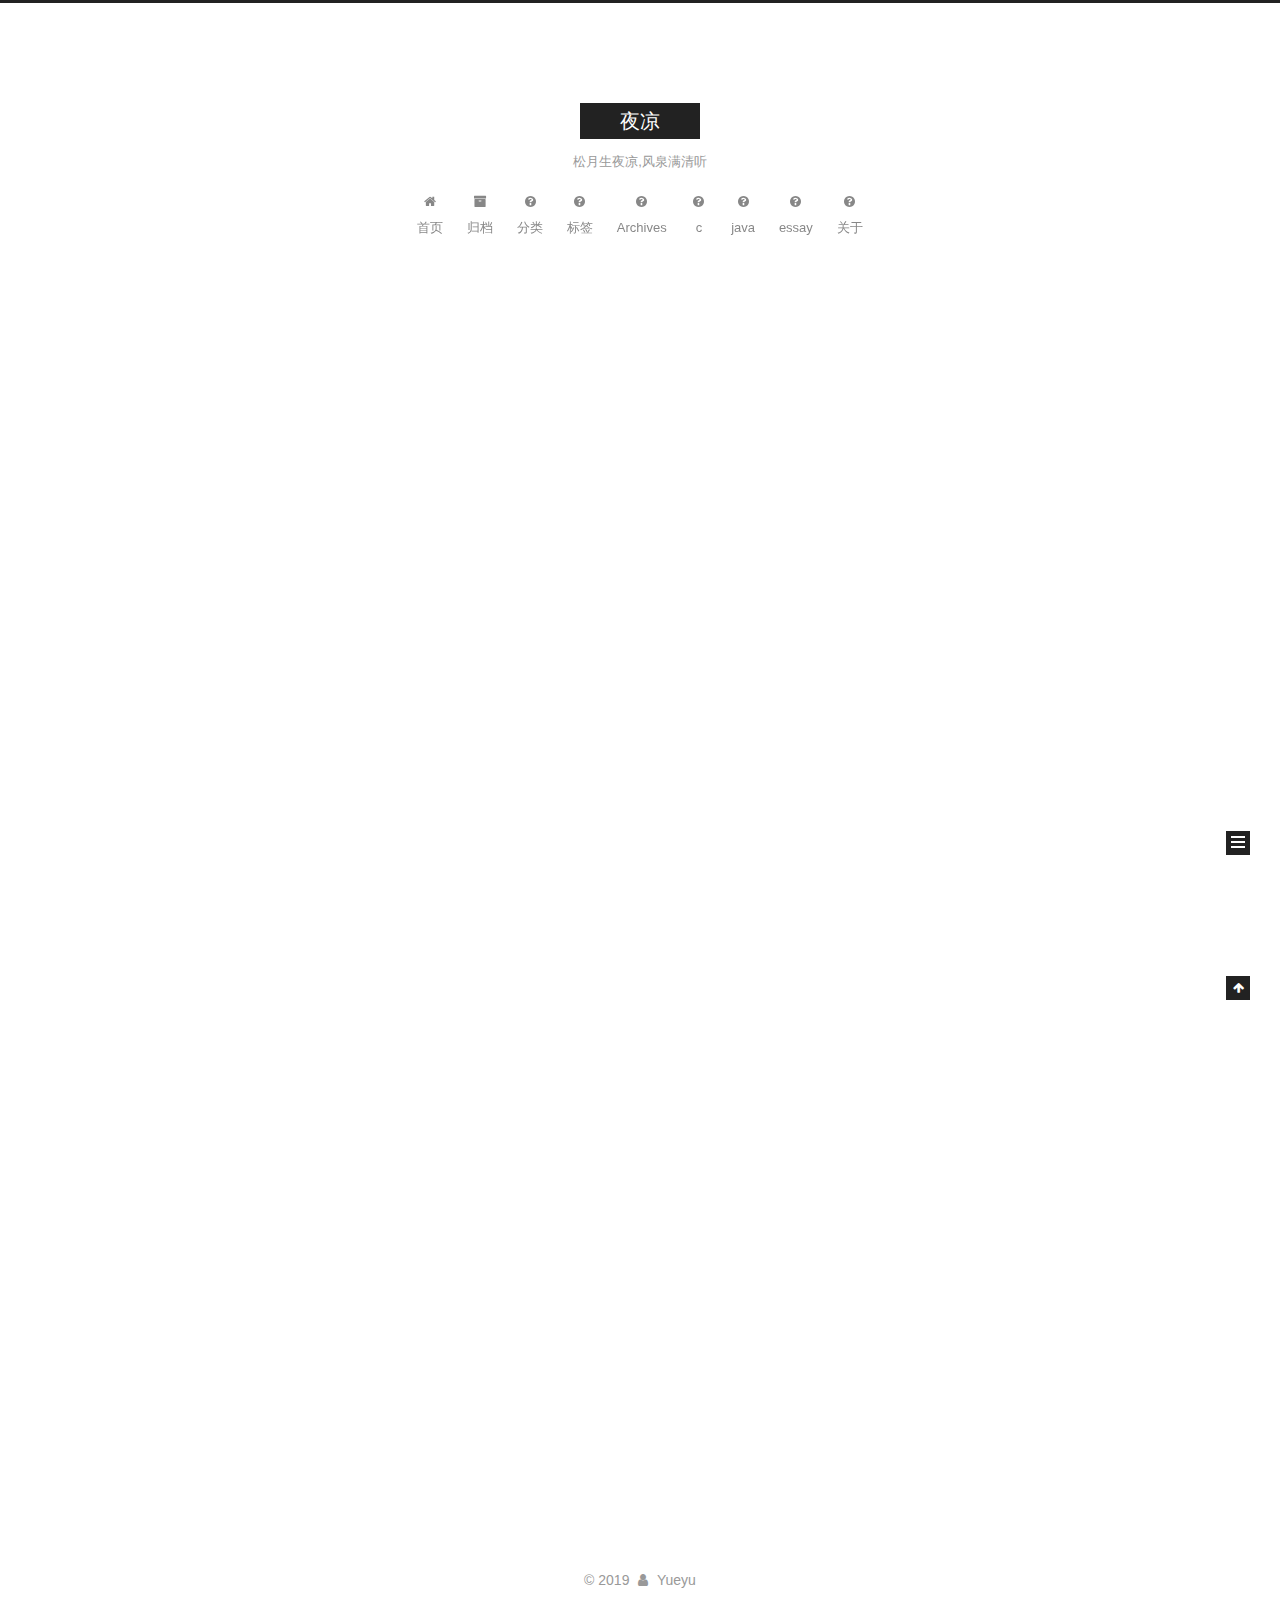
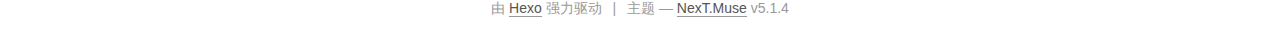
==== commit 7b3a4e8f: "Site updated: 2019-02-14 19:20:19" ====
--- a/index.html
+++ b/index.html
@@ -201,6 +201,76 @@
           </a>
         </li>
       
+        
+        <li class="menu-item menu-item-categories">
+          <a href="/categories" rel="section">
+            
+              <i class="menu-item-icon fa fa-fw fa-question-circle"></i> <br>
+            
+            分类
+          </a>
+        </li>
+      
+        
+        <li class="menu-item menu-item-tags">
+          <a href="/tags" rel="section">
+            
+              <i class="menu-item-icon fa fa-fw fa-question-circle"></i> <br>
+            
+            标签
+          </a>
+        </li>
+      
+        
+        <li class="menu-item menu-item-archives">
+          <a href="/archives" rel="section">
+            
+              <i class="menu-item-icon fa fa-fw fa-question-circle"></i> <br>
+            
+            Archives
+          </a>
+        </li>
+      
+        
+        <li class="menu-item menu-item-c">
+          <a href="/categories/程序猿/c" rel="section">
+            
+              <i class="menu-item-icon fa fa-fw fa-question-circle"></i> <br>
+            
+            c
+          </a>
+        </li>
+      
+        
+        <li class="menu-item menu-item-java">
+          <a href="/categories/程序猿/java" rel="section">
+            
+              <i class="menu-item-icon fa fa-fw fa-question-circle"></i> <br>
+            
+            java
+          </a>
+        </li>
+      
+        
+        <li class="menu-item menu-item-essay">
+          <a href="/categories/随笔" rel="section">
+            
+              <i class="menu-item-icon fa fa-fw fa-question-circle"></i> <br>
+            
+            essay
+          </a>
+        </li>
+      
+        
+        <li class="menu-item menu-item-about">
+          <a href="/about" rel="section">
+            
+              <i class="menu-item-icon fa fa-fw fa-question-circle"></i> <br>
+            
+            关于
+          </a>
+        </li>
+      
 
       
     </ul>
@@ -220,6 +290,157 @@
           <div id="content" class="content">
             
   <section id="posts" class="posts-expand">
+    
+      
+
+  
+
+  
+  
+  
+
+  <article class="post post-type-normal" itemscope="" itemtype="http://schema.org/Article">
+  
+  
+  
+  <div class="post-block">
+    <link itemprop="mainEntityOfPage" href="https://yueyuyu.github.io/2019/02/14/java/">
+
+    <span hidden itemprop="author" itemscope="" itemtype="http://schema.org/Person">
+      <meta itemprop="name" content="Yueyu">
+      <meta itemprop="description" content="">
+      <meta itemprop="image" content="/images/Yueyu.jpeg">
+    </span>
+
+    <span hidden itemprop="publisher" itemscope="" itemtype="http://schema.org/Organization">
+      <meta itemprop="name" content="夜凉">
+    </span>
+
+    
+      <header class="post-header">
+
+        
+        
+          <h1 class="post-title" itemprop="name headline">
+                
+                <a class="post-title-link" href="/2019/02/14/java/" itemprop="url">java</a></h1>
+        
+
+        <div class="post-meta">
+          <span class="post-time">
+            
+              <span class="post-meta-item-icon">
+                <i class="fa fa-calendar-o"></i>
+              </span>
+              
+                <span class="post-meta-item-text">发表于</span>
+              
+              <time title="创建于" itemprop="dateCreated datePublished" datetime="2019-02-14T17:34:52+08:00">
+                2019-02-14
+              </time>
+            
+
+            
+
+            
+          </span>
+
+          
+            <span class="post-category">
+            
+              <span class="post-meta-divider">|</span>
+            
+              <span class="post-meta-item-icon">
+                <i class="fa fa-folder-o"></i>
+              </span>
+              
+                <span class="post-meta-item-text">分类于</span>
+              
+              
+                <span itemprop="about" itemscope="" itemtype="http://schema.org/Thing">
+                  <a href="/categories/程序猿-java/" itemprop="url" rel="index">
+                    <span itemprop="name">-程序猿 -java</span>
+                  </a>
+                </span>
+
+                
+                
+              
+            </span>
+          
+
+          
+            
+              <span class="post-comments-count">
+                <span class="post-meta-divider">|</span>
+                <span class="post-meta-item-icon">
+                  <i class="fa fa-comment-o"></i>
+                </span>
+                <a href="/2019/02/14/java/#comments" itemprop="discussionUrl">
+                  <span class="post-comments-count ds-thread-count" data-thread-key="2019/02/14/java/" itemprop="commentCount"></span>
+                </a>
+              </span>
+            
+          
+
+          
+          
+
+          
+
+          
+
+          
+
+        </div>
+      </header>
+    
+
+    
+    
+    
+    <div class="post-body" itemprop="articleBody">
+
+      
+      
+
+      
+        
+          
+            
+          
+        
+      
+    </div>
+    
+    
+    
+
+    
+
+    
+
+    
+
+    <footer class="post-footer">
+      
+
+      
+
+      
+
+      
+      
+        <div class="post-eof"></div>
+      
+    </footer>
+  </div>
+  
+  
+  
+  </article>
+
+
     
       
 
@@ -407,14 +628,32 @@
               
                 <a href="/archives/">
               
-                  <span class="site-state-item-count">1</span>
+                  <span class="site-state-item-count">2</span>
                   <span class="site-state-item-name">日志</span>
                 </a>
               </div>
             
 
             
-
+              
+              
+              <div class="site-state-item site-state-categories">
+                
+                  <span class="site-state-item-count">1</span>
+                  <span class="site-state-item-name">分类</span>
+                
+              </div>
+            
+
+            
+              
+              
+              <div class="site-state-item site-state-tags">
+                
+                  <span class="site-state-item-count">1</span>
+                  <span class="site-state-item-name">标签</span>
+                
+              </div>
             
 
           </nav>
@@ -432,7 +671,7 @@
             <div class="links-of-author motion-element">
                 
                   <span class="links-of-author-item">
-                    <a href="https://yueyuyu.github.io/" target="_blank" title="Github">
+                    <a href="https://github.com/" target="_blank" title="Github">
                       
                         <i class="fa fa-fw fa-globe"></i>Github</a>
                   </span>
--- a/css/main.css
+++ b/css/main.css
@@ -1822,7 +1822,7 @@
   width: 4px;
   height: 4px;
   border-radius: 50%;
-  background: #d0ff03;
+  background: #ffffb8;
 }
 .links-of-blogroll {
   font-size: 13px;
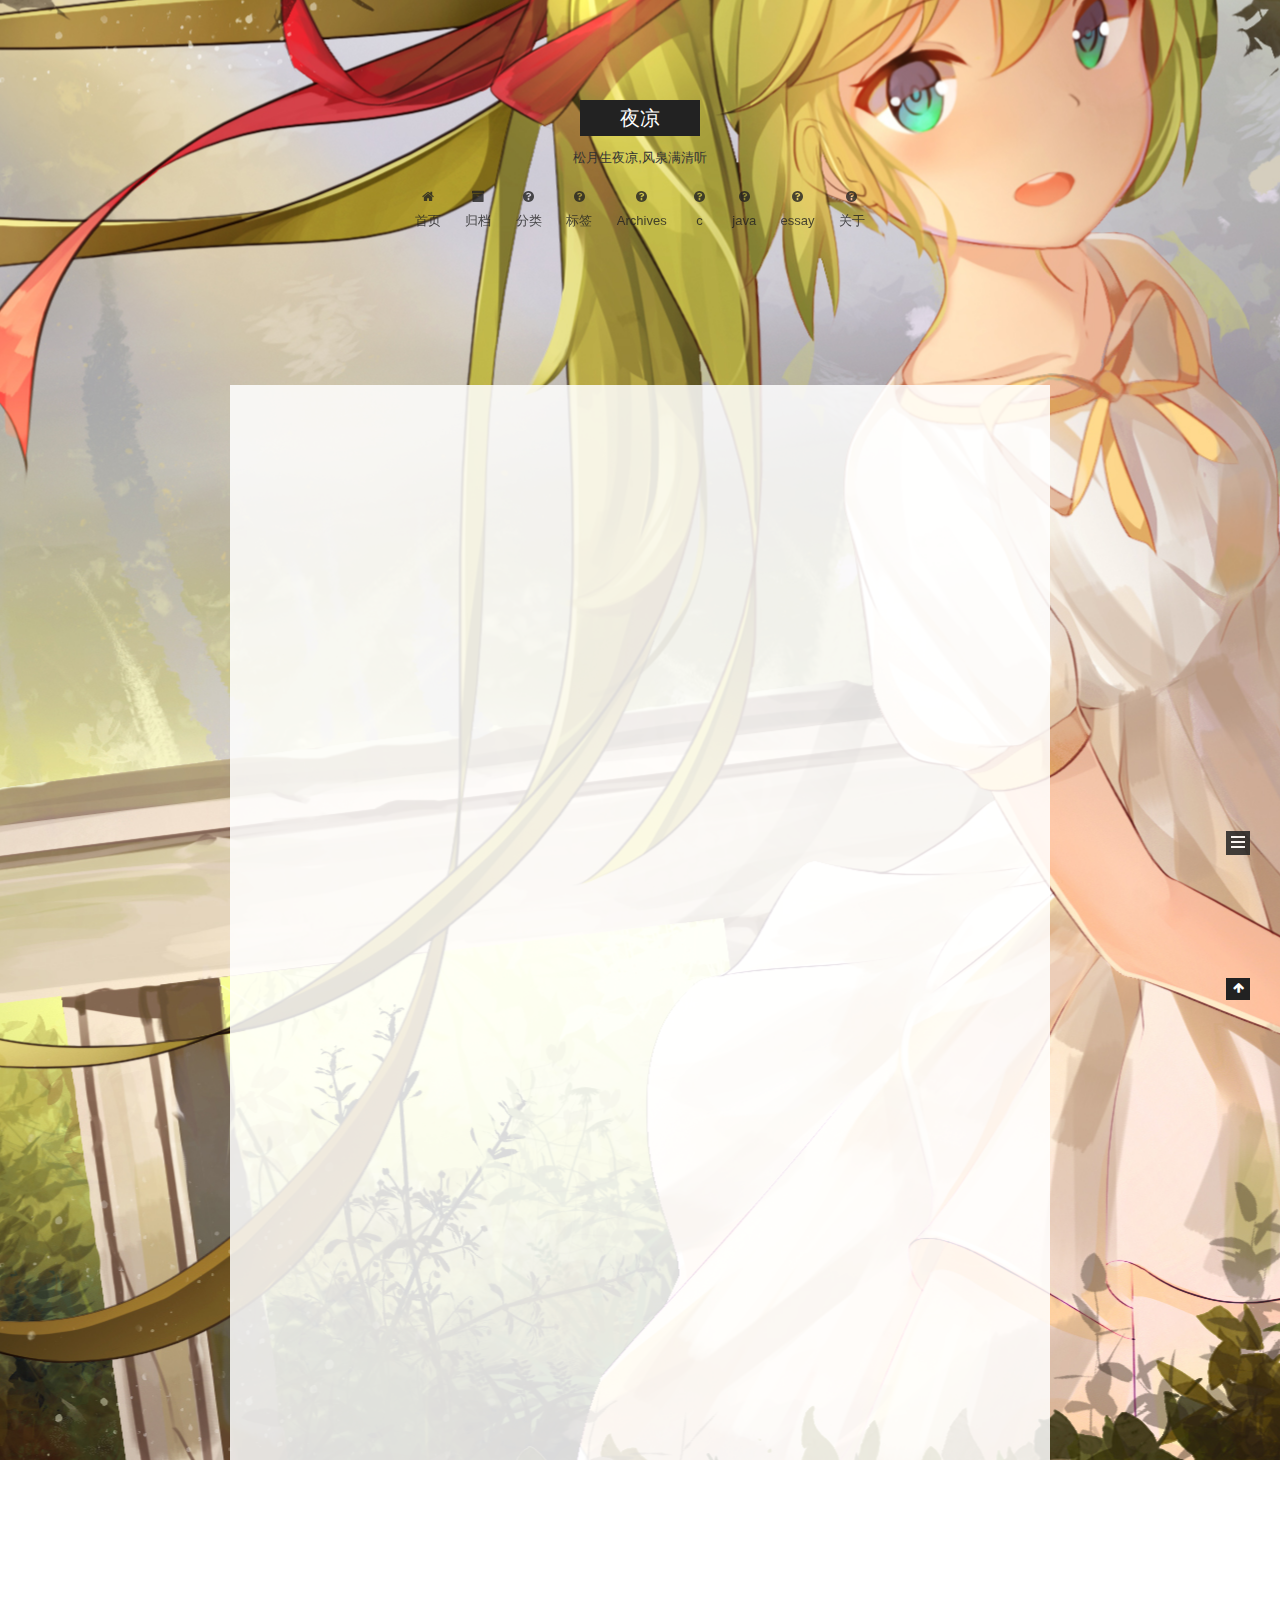
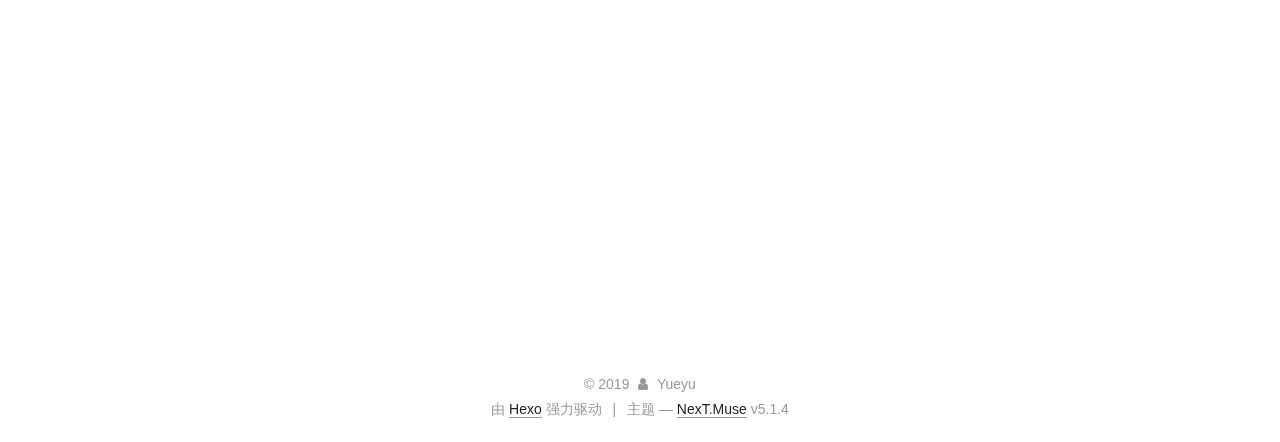
==== commit c5fdf947: "Site updated: 2019-02-28 21:38:29" ====
--- a/index.html
+++ b/index.html
@@ -304,6 +304,157 @@
   
   
   <div class="post-block">
+    <link itemprop="mainEntityOfPage" href="https://yueyuyu.github.io/2019/02/28/搭建bolg/">
+
+    <span hidden itemprop="author" itemscope="" itemtype="http://schema.org/Person">
+      <meta itemprop="name" content="Yueyu">
+      <meta itemprop="description" content="">
+      <meta itemprop="image" content="/images/Yueyu.jpeg">
+    </span>
+
+    <span hidden itemprop="publisher" itemscope="" itemtype="http://schema.org/Organization">
+      <meta itemprop="name" content="夜凉">
+    </span>
+
+    
+      <header class="post-header">
+
+        
+        
+          <h1 class="post-title" itemprop="name headline">
+                
+                <a class="post-title-link" href="/2019/02/28/搭建bolg/" itemprop="url">搭建bolg（个人总结）</a></h1>
+        
+
+        <div class="post-meta">
+          <span class="post-time">
+            
+              <span class="post-meta-item-icon">
+                <i class="fa fa-calendar-o"></i>
+              </span>
+              
+                <span class="post-meta-item-text">发表于</span>
+              
+              <time title="创建于" itemprop="dateCreated datePublished" datetime="2019-02-28T21:30:52+08:00">
+                2019-02-28
+              </time>
+            
+
+            
+
+            
+          </span>
+
+          
+            <span class="post-category">
+            
+              <span class="post-meta-divider">|</span>
+            
+              <span class="post-meta-item-icon">
+                <i class="fa fa-folder-o"></i>
+              </span>
+              
+                <span class="post-meta-item-text">分类于</span>
+              
+              
+                <span itemprop="about" itemscope="" itemtype="http://schema.org/Thing">
+                  <a href="/categories/总结-个人博客/" itemprop="url" rel="index">
+                    <span itemprop="name">-总结 -个人博客</span>
+                  </a>
+                </span>
+
+                
+                
+              
+            </span>
+          
+
+          
+            
+              <span class="post-comments-count">
+                <span class="post-meta-divider">|</span>
+                <span class="post-meta-item-icon">
+                  <i class="fa fa-comment-o"></i>
+                </span>
+                <a href="/2019/02/28/搭建bolg/#comments" itemprop="discussionUrl">
+                  <span class="post-comments-count ds-thread-count" data-thread-key="2019/02/28/搭建bolg/" itemprop="commentCount"></span>
+                </a>
+              </span>
+            
+          
+
+          
+          
+
+          
+
+          
+
+          
+
+        </div>
+      </header>
+    
+
+    
+    
+    
+    <div class="post-body" itemprop="articleBody">
+
+      
+      
+
+      
+        
+          
+            
+          
+        
+      
+    </div>
+    
+    
+    
+
+    
+
+    
+
+    
+
+    <footer class="post-footer">
+      
+
+      
+
+      
+
+      
+      
+        <div class="post-eof"></div>
+      
+    </footer>
+  </div>
+  
+  
+  
+  </article>
+
+
+    
+      
+
+  
+
+  
+  
+  
+
+  <article class="post post-type-normal" itemscope="" itemtype="http://schema.org/Article">
+  
+  
+  
+  <div class="post-block">
     <link itemprop="mainEntityOfPage" href="https://yueyuyu.github.io/2019/02/14/java/">
 
     <span hidden itemprop="author" itemscope="" itemtype="http://schema.org/Person">
@@ -628,7 +779,7 @@
               
                 <a href="/archives/">
               
-                  <span class="site-state-item-count">2</span>
+                  <span class="site-state-item-count">3</span>
                   <span class="site-state-item-name">日志</span>
                 </a>
               </div>
@@ -639,7 +790,7 @@
               
               <div class="site-state-item site-state-categories">
                 
-                  <span class="site-state-item-count">1</span>
+                  <span class="site-state-item-count">2</span>
                   <span class="site-state-item-name">分类</span>
                 
               </div>
@@ -650,7 +801,7 @@
               
               <div class="site-state-item site-state-tags">
                 
-                  <span class="site-state-item-count">1</span>
+                  <span class="site-state-item-count">2</span>
                   <span class="site-state-item-name">标签</span>
                 
               </div>
--- a/css/main.css
+++ b/css/main.css
@@ -186,8 +186,8 @@
 body {
   position: relative;
   font-family: 'Lato', "PingFang SC", "Microsoft YaHei", sans-serif;
-  font-size: 14px;
-  line-height: 2;
+  font-size: 16px;
+  line-height: 1.8;
   color: #555;
   background: #fff;
 }
@@ -203,7 +203,7 @@
 }
 @media (min-width: 1600px) {
   body {
-    font-size: 16px;
+    font-size: 18px;
   }
 }
 h1,
@@ -277,14 +277,14 @@
   margin: 0 0 20px 0;
 }
 a {
-  color: #555;
+  color: #222;
   text-decoration: none;
   outline: none;
   border-bottom: 1px solid #999;
   word-wrap: break-word;
 }
 a:hover {
-  color: #222;
+  color: #000;
   border-bottom-color: #222;
 }
 blockquote {
@@ -921,7 +921,7 @@
 }
 .post-body .tabs ul.nav-tabs li.tab.active a {
   cursor: default;
-  color: #555;
+  color: #222;
 }
 .post-body .tabs .tab-content {
   background-color: #fff;
@@ -1096,7 +1096,7 @@
   position: relative;
 }
 .headband {
-  height: 3px;
+  height: 0px;
   background: #222;
 }
 .site-meta {
@@ -1136,7 +1136,7 @@
 .site-subtitle {
   margin-top: 10px;
   font-size: 13px;
-  color: #999;
+  color: #333;
 }
 .use-motion .brand {
   opacity: 0;
@@ -1233,11 +1233,15 @@
   cursor: zoom-in;
   cursor: -webkit-zoom-in;
 }
+.post-body a {
+  color: #428bca;
+  font-weight: bold;
+}
 .post-body .image-caption,
 .post-body .figure .caption {
   margin: -20px auto 15px;
   text-align: center;
-  font-size: 14px;
+  font-size: 16px;
   color: #999;
   font-weight: bold;
   line-height: 1;
@@ -1577,11 +1581,11 @@
   display: block;
   line-height: 25px;
   font-size: 14px;
-  color: #555;
+  color: #222;
   border-bottom: none;
 }
 .post-nav-item a:hover {
-  color: #222;
+  color: #000;
   border-bottom: none;
 }
 .post-nav-item a:active {
@@ -1822,7 +1826,7 @@
   width: 4px;
   height: 4px;
   border-radius: 50%;
-  background: #ffffb8;
+  background: #36ec2b;
 }
 .links-of-blogroll {
   font-size: 13px;
@@ -2660,3 +2664,24 @@
 .links-of-blogroll-inline .links-of-blogroll-item {
   display: inline-block;
 }
+body {
+  background: url("/images/lvchuyin.jpg");
+  background-repeat: no-repeat;
+  background-attachment: fixed;
+  background-position: 60% 40%;
+}
+.main-inner {
+  margin-top: 60px;
+  padding: 60px 60px 60px 60px;
+  background: #fff;
+  opacity: 0.85;
+  min-height: 500px;
+}
+::selection {
+  background: #00c4b6;
+  color: #f7f7f7;
+}
+::-moz-selection {
+  background: #00c4b6;
+  color: #f7f7f7;
+}
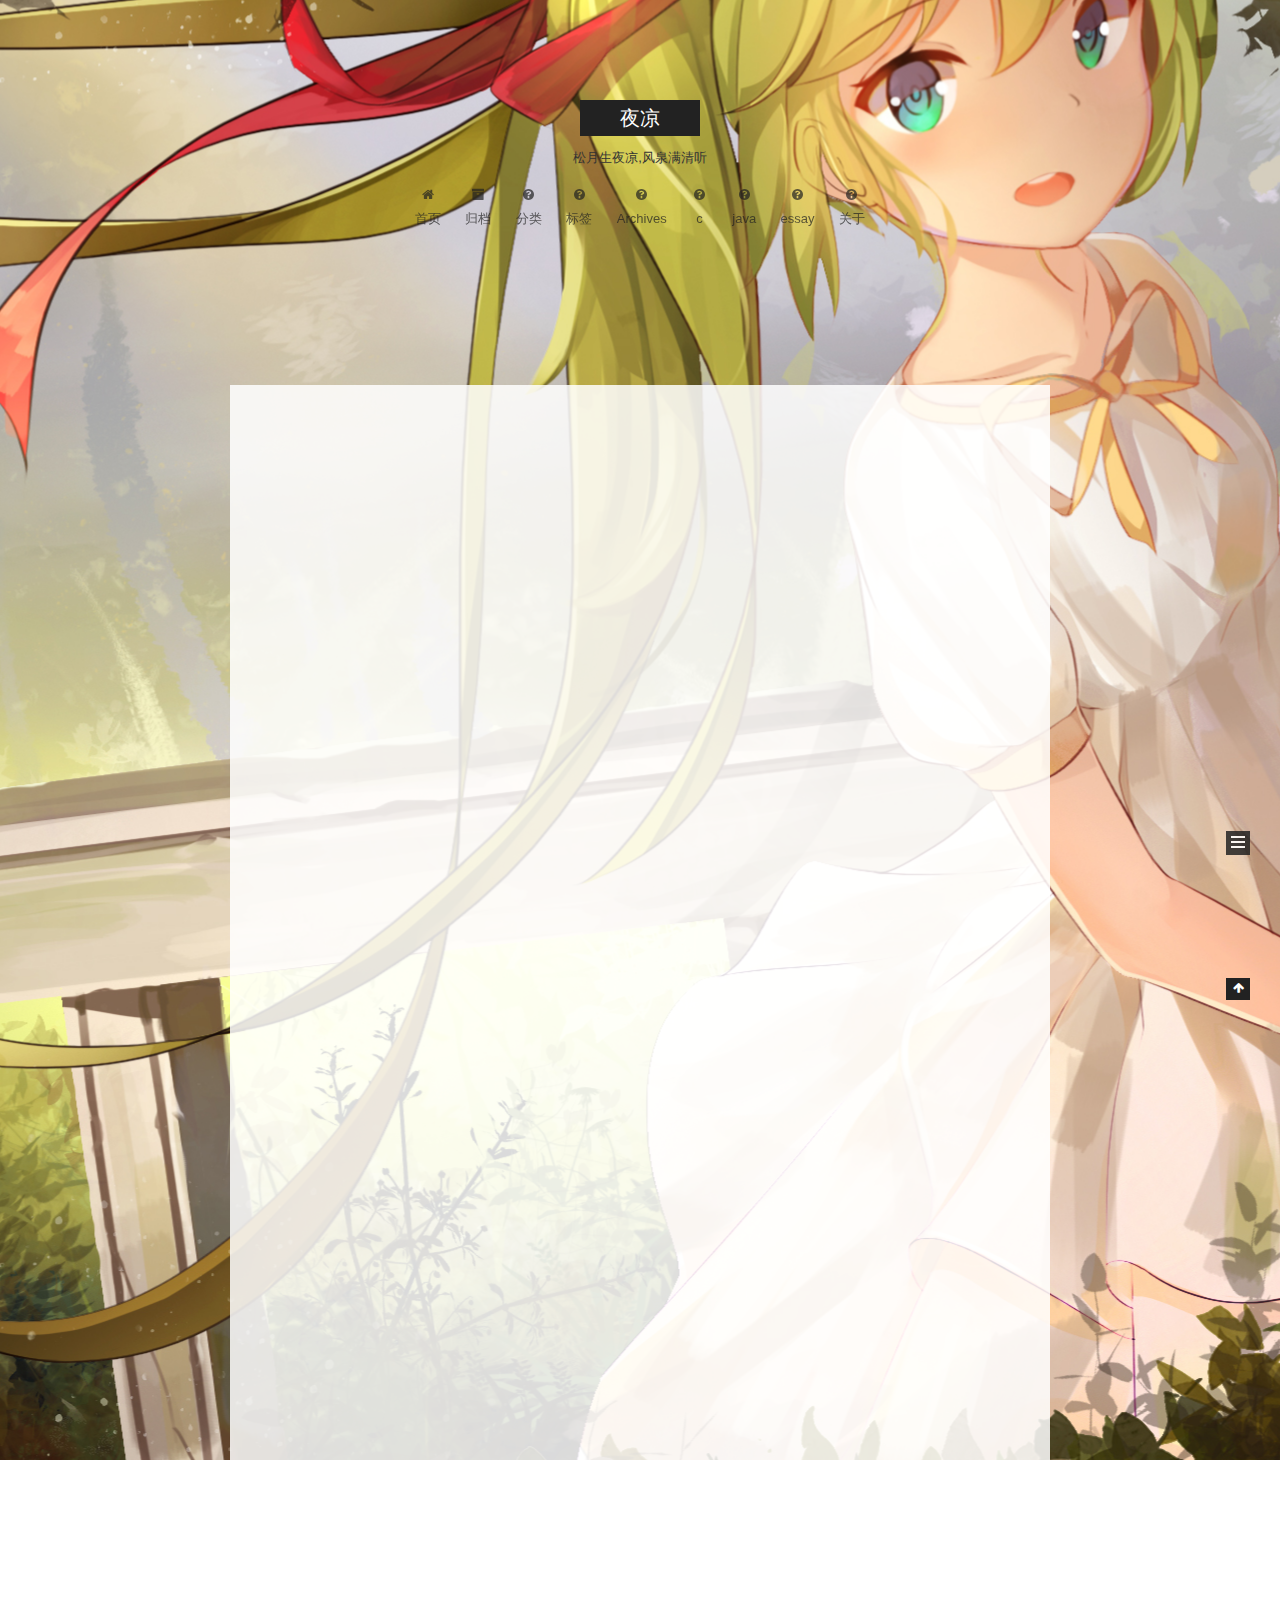
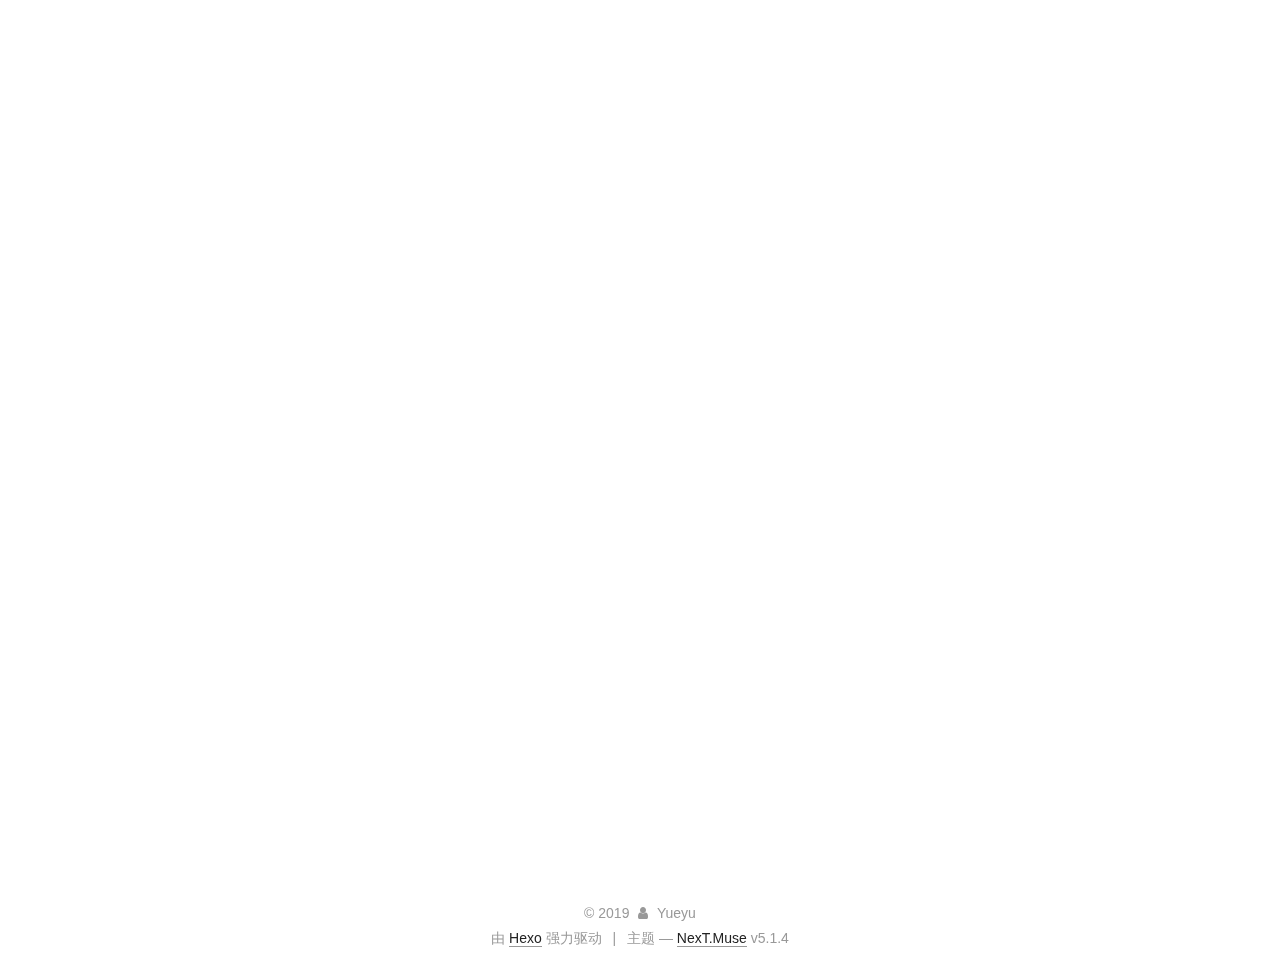
==== commit 2dd482c7: "Site updated: 2019-02-28 22:13:43" ====
--- a/index.html
+++ b/index.html
@@ -304,6 +304,160 @@
   
   
   <div class="post-block">
+    <link itemprop="mainEntityOfPage" href="https://yueyuyu.github.io/2019/02/28/C/">
+
+    <span hidden itemprop="author" itemscope="" itemtype="http://schema.org/Person">
+      <meta itemprop="name" content="Yueyu">
+      <meta itemprop="description" content="">
+      <meta itemprop="image" content="/images/Yueyu.jpeg">
+    </span>
+
+    <span hidden itemprop="publisher" itemscope="" itemtype="http://schema.org/Organization">
+      <meta itemprop="name" content="夜凉">
+    </span>
+
+    
+      <header class="post-header">
+
+        
+        
+          <h1 class="post-title" itemprop="name headline">
+                
+                <a class="post-title-link" href="/2019/02/28/C/" itemprop="url">C</a></h1>
+        
+
+        <div class="post-meta">
+          <span class="post-time">
+            
+              <span class="post-meta-item-icon">
+                <i class="fa fa-calendar-o"></i>
+              </span>
+              
+                <span class="post-meta-item-text">发表于</span>
+              
+              <time title="创建于" itemprop="dateCreated datePublished" datetime="2019-02-28T21:43:38+08:00">
+                2019-02-28
+              </time>
+            
+
+            
+
+            
+          </span>
+
+          
+            <span class="post-category">
+            
+              <span class="post-meta-divider">|</span>
+            
+              <span class="post-meta-item-icon">
+                <i class="fa fa-folder-o"></i>
+              </span>
+              
+                <span class="post-meta-item-text">分类于</span>
+              
+              
+                <span itemprop="about" itemscope="" itemtype="http://schema.org/Thing">
+                  <a href="/categories/程序猿-c/" itemprop="url" rel="index">
+                    <span itemprop="name">-程序猿 -c</span>
+                  </a>
+                </span>
+
+                
+                
+              
+            </span>
+          
+
+          
+            
+              <span class="post-comments-count">
+                <span class="post-meta-divider">|</span>
+                <span class="post-meta-item-icon">
+                  <i class="fa fa-comment-o"></i>
+                </span>
+                <a href="/2019/02/28/C/#comments" itemprop="discussionUrl">
+                  <span class="post-comments-count ds-thread-count" data-thread-key="2019/02/28/C/" itemprop="commentCount"></span>
+                </a>
+              </span>
+            
+          
+
+          
+          
+
+          
+
+          
+
+          
+
+        </div>
+      </header>
+    
+
+    
+    
+    
+    <div class="post-body" itemprop="articleBody">
+
+      
+      
+
+      
+        
+          
+            <p>##<br>  用编译程序将用高级语言写的程序（称为源程序）转换为机器指令的程序（称为目标程序）</p>
+<p>##<br>  c主要用途之一是用来编写“嵌入式系统程序”</p>
+<p>##<br>  函数是c程序的主要组成部分，函数是c程序的基本单位。<br>  c程序有且仅有一个main函数，程序总是从main函数开始，从main函数结束<br>  每个函数声明和语句的最后必须有一个分号。 </p>
+
+          
+        
+      
+    </div>
+    
+    
+    
+
+    
+
+    
+
+    
+
+    <footer class="post-footer">
+      
+
+      
+
+      
+
+      
+      
+        <div class="post-eof"></div>
+      
+    </footer>
+  </div>
+  
+  
+  
+  </article>
+
+
+    
+      
+
+  
+
+  
+  
+  
+
+  <article class="post post-type-normal" itemscope="" itemtype="http://schema.org/Article">
+  
+  
+  
+  <div class="post-block">
     <link itemprop="mainEntityOfPage" href="https://yueyuyu.github.io/2019/02/28/搭建bolg/">
 
     <span hidden itemprop="author" itemscope="" itemtype="http://schema.org/Person">
@@ -779,7 +933,7 @@
               
                 <a href="/archives/">
               
-                  <span class="site-state-item-count">3</span>
+                  <span class="site-state-item-count">4</span>
                   <span class="site-state-item-name">日志</span>
                 </a>
               </div>
@@ -790,7 +944,7 @@
               
               <div class="site-state-item site-state-categories">
                 
-                  <span class="site-state-item-count">2</span>
+                  <span class="site-state-item-count">3</span>
                   <span class="site-state-item-name">分类</span>
                 
               </div>
@@ -801,7 +955,7 @@
               
               <div class="site-state-item site-state-tags">
                 
-                  <span class="site-state-item-count">2</span>
+                  <span class="site-state-item-count">3</span>
                   <span class="site-state-item-name">标签</span>
                 
               </div>
--- a/css/main.css
+++ b/css/main.css
@@ -1826,7 +1826,7 @@
   width: 4px;
   height: 4px;
   border-radius: 50%;
-  background: #36ec2b;
+  background: #d0fcc3;
 }
 .links-of-blogroll {
   font-size: 13px;
